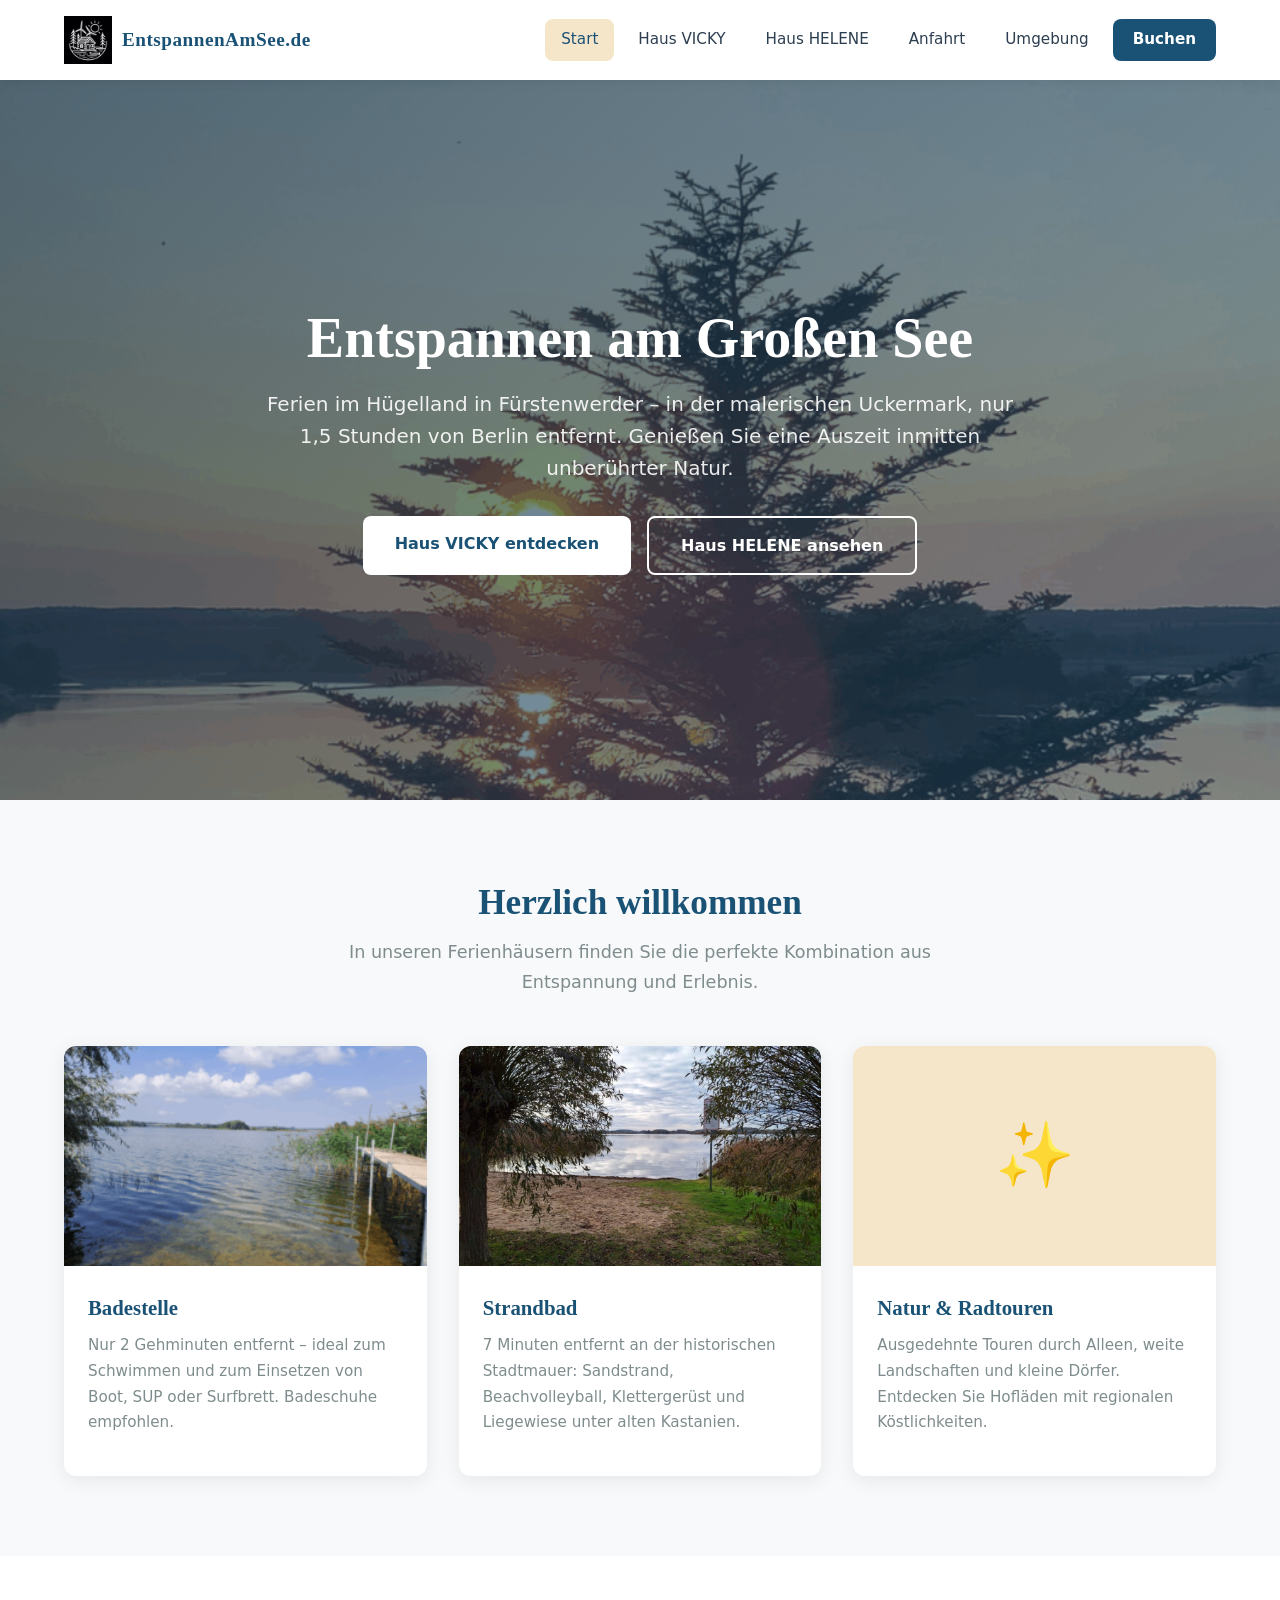
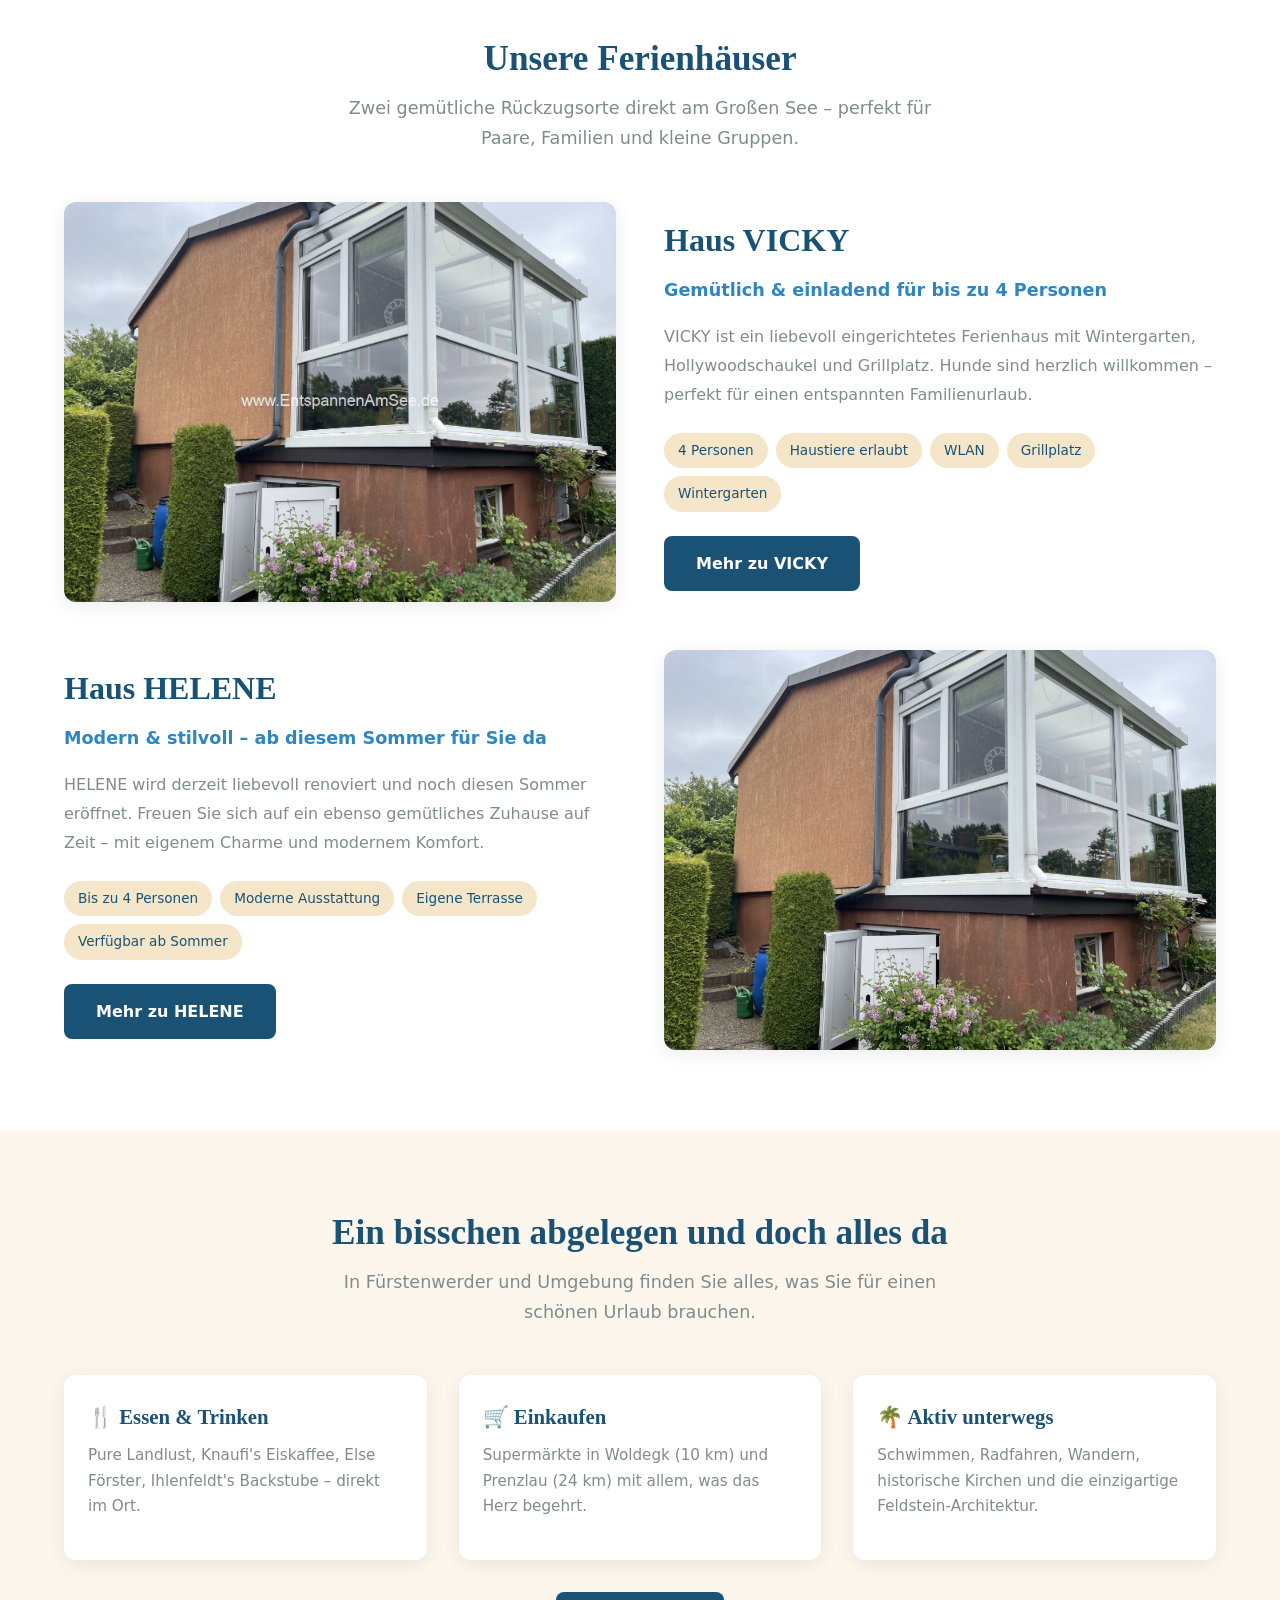
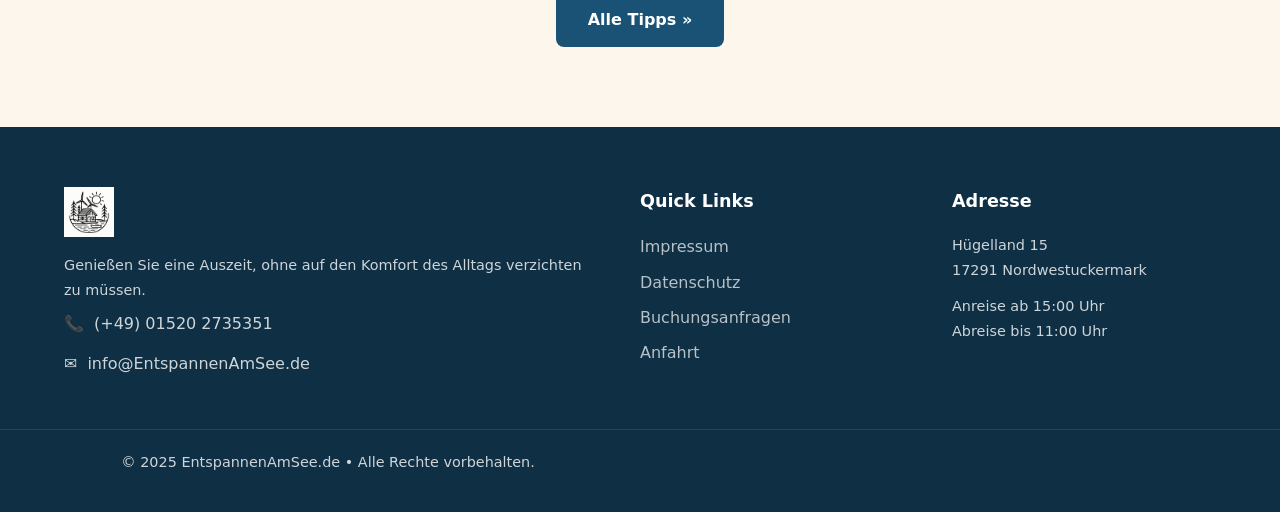
==== index.html @ ca2a857d "initial version initial version" ====
﻿<!DOCTYPE html>
<html lang="de">
<head>
  <meta charset="UTF-8">
  <meta name="viewport" content="width=device-width, initial-scale=1.0">
  <title>Entspannen am See - Ferienhaus in der Uckermark</title>
  <meta name="description" content="Entspannen Sie in der Uckermark am Gro&szlig;en See. Ferienh&auml;user im H&uuml;gelland in F&uuml;rstenwerder &ndash; nur 1,5h von Berlin.">
  <link rel="stylesheet" href="css/style.css">
</head>
<body>

<header id="header">
  <div class="header-inner">
    <a href="index.html" class="logo">
      <img src="images/logo-dark.png" alt="Entspannen am See">
      <span class="logo-text">EntspannenAmSee.de</span>
    </a>
    <button class="menu-toggle" id="menu-toggle" aria-label="Men&uuml; &ouml;ffnen">
      <span></span><span></span><span></span>
    </button>
    <nav id="nav">
      <a href="index.html">Start</a>
      <a href="vicky.html">Haus VICKY</a>
      <a href="helene.html">Haus HELENE</a>
      <a href="anfahrt.html">Anfahrt</a>
      <a href="umgebung.html">Umgebung</a>
      <a href="buchung.html" class="nav-cta">Buchen</a>
    </nav>
  </div>
</header>

<section class="hero" style="background-image: url('images/banner.jpg');">
  <div class="hero-content">
    <h1>Entspannen am Gro&szlig;en See</h1>
    <p>Ferien im H&uuml;gelland in F&uuml;rstenwerder &ndash; in der malerischen Uckermark, nur 1,5 Stunden von Berlin entfernt. Genie&szlig;en Sie eine Auszeit inmitten unber&uuml;hrter Natur.</p>
    <div class="btn-group">
      <a href="vicky.html" class="btn btn-primary">Haus VICKY entdecken</a>
      <a href="helene.html" class="btn btn-outline">Haus HELENE ansehen</a>
    </div>
  </div>
</section>

<section>
  <div class="container">
    <h2 class="section-title">Herzlich willkommen</h2>
    <p class="section-subtitle">In unseren Ferienh&auml;usern finden Sie die perfekte Kombination aus Entspannung und Erlebnis.</p>
    <div class="card-grid">
      <div class="card">
        <img src="images/badestelle.jpg" alt="Badestelle am Gro&szlig;en See" class="card-img" loading="lazy">
        <div class="card-body">
          <h3>Badestelle</h3>
          <p>Nur 2 Gehminuten entfernt &ndash; ideal zum Schwimmen und zum Einsetzen von Boot, SUP oder Surfbrett. Badeschuhe empfohlen.</p>
        </div>
      </div>
      <div class="card">
        <img src="images/strandbad.jpg" alt="Strandbad mit Sandstrand" class="card-img" loading="lazy">
        <div class="card-body">
          <h3>Strandbad</h3>
          <p>7 Minuten entfernt an der historischen Stadtmauer: Sandstrand, Beachvolleyball, Kletterger&uuml;st und Liegewiese unter alten Kastanien.</p>
        </div>
      </div>
      <div class="card">
        <div class="card-img" style="background: var(--sand); display:flex; align-items:center; justify-content:center; font-size:4rem; color:var(--primary);">&#10024;</div>
        <div class="card-body">
          <h3>Natur &amp; Radtouren</h3>
          <p>Ausgedehnte Touren durch Alleen, weite Landschaften und kleine D&ouml;rfer. Entdecken Sie Hofl&auml;den mit regionalen K&ouml;stlichkeiten.</p>
        </div>
      </div>
    </div>
  </div>
</section>

<section class="section-white">
  <div class="container">
    <h2 class="section-title">Unsere Ferienh&auml;user</h2>
    <p class="section-subtitle">Zwei gem&uuml;tliche R&uuml;ckzugsorte direkt am Gro&szlig;en See &ndash; perfekt f&uuml;r Paare, Familien und kleine Gruppen.</p>

    <div class="house-highlight">
      <img src="gallery/vicky/09-wintergarten.jpg" alt="Ferienhaus VICKY" class="house-img" loading="lazy">
      <div class="house-info">
        <h2>Haus VICKY</h2>
        <p class="house-sub">Gem&uuml;tlich &amp; einladend f&uuml;r bis zu 4 Personen</p>
        <p>VICKY ist ein liebevoll eingerichtetes Ferienhaus mit Wintergarten, Hollywoodschaukel und Grillplatz. Hunde sind herzlich willkommen &ndash; perfekt f&uuml;r einen entspannten Familienurlaub.</p>
        <div class="house-badges">
          <span class="badge">4 Personen</span>
          <span class="badge">Haustiere erlaubt</span>
          <span class="badge">WLAN</span>
          <span class="badge">Grillplatz</span>
          <span class="badge">Wintergarten</span>
        </div>
        <a href="vicky.html" class="btn btn-dark">Mehr zu VICKY</a>
      </div>
    </div>

    <div class="house-highlight reverse">
      <img src="images/vicky-hero.jpg" alt="Ferienhaus HELENE" class="house-img" loading="lazy">
      <div class="house-info">
        <h2>Haus HELENE</h2>
        <p class="house-sub">Modern &amp; stilvoll &ndash; ab diesem Sommer f&uuml;r Sie da</p>
        <p>HELENE wird derzeit liebevoll renoviert und noch diesen Sommer er&ouml;ffnet. Freuen Sie sich auf ein ebenso gem&uuml;tliches Zuhause auf Zeit &ndash; mit eigenem Charme und modernem Komfort.</p>
        <div class="house-badges">
          <span class="badge">Bis zu 4 Personen</span>
          <span class="badge">Moderne Ausstattung</span>
          <span class="badge">Eigene Terrasse</span>
          <span class="badge">Verf&uuml;gbar ab Sommer</span>
        </div>
        <a href="helene.html" class="btn btn-dark">Mehr zu HELENE</a>
      </div>
    </div>
  </div>
</section>

<section class="section-sand">
  <div class="container">
    <h2 class="section-title">Ein bisschen abgelegen und doch alles da</h2>
    <p class="section-subtitle">In F&uuml;rstenwerder und Umgebung finden Sie alles, was Sie f&uuml;r einen sch&ouml;nen Urlaub brauchen.</p>
    <div class="card-grid">
      <div class="card">
        <div class="card-body">
          <h3>&#127860; Essen &amp; Trinken</h3>
          <p>Pure Landlust, Knaufi's Eiskaffee, Else F&ouml;rster, Ihlenfeldt's Backstube &ndash; direkt im Ort.</p>
        </div>
      </div>
      <div class="card">
        <div class="card-body">
          <h3>&#128722; Einkaufen</h3>
          <p>Superm&auml;rkte in Woldegk (10 km) und Prenzlau (24 km) mit allem, was das Herz begehrt.</p>
        </div>
      </div>
      <div class="card">
        <div class="card-body">
          <h3>&#127796; Aktiv unterwegs</h3>
          <p>Schwimmen, Radfahren, Wandern, historische Kirchen und die einzigartige Feldstein-Architektur.</p>
        </div>
      </div>
    </div>
    <div style="text-align:center;margin-top:32px;">
      <a href="umgebung.html" class="btn btn-dark">Alle Tipps &raquo;</a>
    </div>
  </div>
</section>

<footer>
  <div class="container">
    <div>
      <div class="footer-logo">
        <img src="images/logo.png" alt="Entspannen am See">
      </div>
      <p>Genie&szlig;en Sie eine Auszeit, ohne auf den Komfort des Alltags verzichten zu m&uuml;ssen.</p>
      <div class="contact-item"><span>&#128222;</span><span>(+49) 01520 2735351</span></div>
      <div class="contact-item"><span>&#9993;</span><span>info@EntspannenAmSee.de</span></div>
    </div>
    <div>
      <h4>Quick Links</h4>
      <a href="impressum.html">Impressum</a>
      <a href="impressum.html">Datenschutz</a>
      <a href="buchung.html">Buchungsanfragen</a>
      <a href="anfahrt.html">Anfahrt</a>
    </div>
    <div>
      <h4>Adresse</h4>
      <p>H&uuml;gelland 15<br>17291 Nordwestuckermark</p>
      <p style="margin-top:12px;">Anreise ab 15:00 Uhr<br>Abreise bis 11:00 Uhr</p>
    </div>
  </div>
  <div class="footer-bottom">
    <div class="container">
      <p>&copy; 2025 EntspannenAmSee.de &bull; Alle Rechte vorbehalten.</p>
    </div>
  </div>
</footer>

<script src="js/main.js"></script>
</body>
</html>
---- css/style.css ----
﻿*, *::before, *::after { box-sizing: border-box; margin: 0; padding: 0; }

:root {
  --primary: #1a5276;
  --primary-light: #2e86c1;
  --primary-dark: #0e2f44;
  --sand: #f5e6ca;
  --sand-light: #fdf6ed;
  --green: #27ae60;
  --green-light: #2ecc71;
  --text: #2c3e50;
  --text-light: #7f8c8d;
  --white: #ffffff;
  --bg: #f8f9fa;
  --shadow: 0 4px 20px rgba(0,0,0,0.08);
  --shadow-hover: 0 8px 30px rgba(0,0,0,0.15);
  --radius: 12px;
  --radius-sm: 8px;
  --transition: 0.3s ease;
  --font-body: 'Segoe UI', system-ui, -apple-system, sans-serif;
  --font-heading: 'Georgia', 'Times New Roman', serif;
  --max-width: 1200px;
  --header-height: 80px;
}

html { scroll-behavior: smooth; }
body { font-family: var(--font-body); color: var(--text); background: var(--bg); line-height: 1.7; }

a { color: var(--primary-light); text-decoration: none; transition: var(--transition); }
a:hover { color: var(--primary); }

img { max-width: 100%; height: auto; display: block; }
.container { max-width: var(--max-width); margin: 0 auto; padding: 0 24px; }

/* Header */
header {
  position: fixed; top: 0; left: 0; right: 0; z-index: 1000;
  background: var(--white); box-shadow: 0 2px 10px rgba(0,0,0,0.06);
  height: var(--header-height); transition: var(--transition);
}
header.scrolled { box-shadow: 0 4px 20px rgba(0,0,0,0.1); }
.header-inner {
  display: flex; align-items: center; justify-content: space-between;
  height: 100%; max-width: var(--max-width); margin: 0 auto; padding: 0 24px;
}
.logo { display: flex; align-items: center; gap: 10px; }
.logo img { height: 48px; width: auto; }
.logo-text { font-family: var(--font-heading); font-size: 1.2rem; color: var(--primary); font-weight: 700; letter-spacing: 0.5px; }

/* Navigation */
nav { display: flex; align-items: center; gap: 8px; }
nav a { padding: 8px 16px; border-radius: var(--radius-sm); color: var(--text); font-size: 0.95rem; font-weight: 500; transition: var(--transition); white-space: nowrap; }
nav a:hover, nav a.active { background: var(--sand); color: var(--primary); }
.nav-cta { background: var(--primary); color: var(--white) !important; padding: 8px 20px; border-radius: var(--radius-sm); font-weight: 600; }
.nav-cta:hover { background: var(--primary-light); }

/* Mobile menu */
.menu-toggle { display: none; flex-direction: column; gap: 5px; cursor: pointer; padding: 8px; background: none; border: none; }
.menu-toggle span { width: 26px; height: 3px; background: var(--primary); border-radius: 3px; transition: var(--transition); }
.menu-toggle.active span:nth-child(1) { transform: rotate(45deg) translate(5px, 6px); }
.menu-toggle.active span:nth-child(2) { opacity: 0; }
.menu-toggle.active span:nth-child(3) { transform: rotate(-45deg) translate(5px, -6px); }

/* Hero */
.hero { margin-top: var(--header-height); min-height: 80vh; display: flex; align-items: center; justify-content: center; position: relative; overflow: hidden; text-align: center; background-size: cover; background-position: center; }
.hero::before { content: ''; position: absolute; inset: 0; background: linear-gradient(135deg, rgba(14,47,68,0.7), rgba(26,82,118,0.5)); }
.hero-content { position: relative; z-index: 1; color: var(--white); max-width: 800px; padding: 40px 24px; }
.hero h1 { font-family: var(--font-heading); font-size: 3.5rem; font-weight: 700; margin-bottom: 16px; line-height: 1.2; }
.hero p { font-size: 1.25rem; opacity: 0.9; margin-bottom: 32px; line-height: 1.6; }
.hero-small { min-height: 40vh; }
.hero-small h1 { font-size: 2.5rem; }

/* Buttons */
.btn { display: inline-block; padding: 14px 32px; border-radius: var(--radius-sm); font-weight: 600; font-size: 1rem; cursor: pointer; border: none; transition: var(--transition); text-align: center; }
.btn-primary { background: var(--white); color: var(--primary) !important; }
.btn-primary:hover { background: var(--sand); transform: translateY(-2px); box-shadow: var(--shadow-hover); }
.btn-outline { background: transparent; color: var(--white) !important; border: 2px solid var(--white); }
.btn-outline:hover { background: var(--white); color: var(--primary) !important; }
.btn-dark { background: var(--primary); color: var(--white) !important; }
.btn-dark:hover { background: var(--primary-light); transform: translateY(-2px); }
.btn-green { background: var(--green); color: var(--white) !important; }
.btn-green:hover { background: var(--green-light); transform: translateY(-2px); }
.btn-group { display: flex; gap: 16px; justify-content: center; flex-wrap: wrap; }

/* Sections */
section { padding: 80px 0; }
.section-title { font-family: var(--font-heading); font-size: 2.2rem; color: var(--primary); text-align: center; margin-bottom: 12px; line-height: 1.3; }
.section-subtitle { text-align: center; color: var(--text-light); font-size: 1.1rem; max-width: 600px; margin: 0 auto 48px; }
.section-white { background: var(--white); }
.section-sand { background: var(--sand-light); }

/* Cards */
.card { background: var(--white); border-radius: var(--radius); overflow: hidden; box-shadow: var(--shadow); transition: var(--transition); }
.card:hover { transform: translateY(-4px); box-shadow: var(--shadow-hover); }
.card-img { width: 100%; height: 220px; object-fit: cover; }
.card-body { padding: 24px; }
.card-body h3 { font-family: var(--font-heading); color: var(--primary); margin-bottom: 8px; font-size: 1.3rem; }
.card-body p { color: var(--text-light); font-size: 0.95rem; margin-bottom: 16px; }
.card-grid { display: grid; grid-template-columns: repeat(auto-fit, minmax(280px, 1fr)); gap: 32px; margin-top: 32px; }

/* Highlight Houses */
.house-highlight { display: grid; grid-template-columns: 1fr 1fr; gap: 48px; align-items: center; margin-bottom: 48px; }
.house-highlight:last-child { margin-bottom: 0; }
.house-highlight.reverse { direction: rtl; }
.house-highlight.reverse > * { direction: ltr; }
.house-img { border-radius: var(--radius); width: 100%; height: 400px; object-fit: cover; box-shadow: var(--shadow); }
.house-info h2 { font-family: var(--font-heading); font-size: 2rem; color: var(--primary); margin-bottom: 8px; }
.house-info .house-sub { color: var(--primary-light); font-weight: 600; font-size: 1.1rem; margin-bottom: 16px; }
.house-info p { color: var(--text-light); margin-bottom: 24px; line-height: 1.8; }
.house-badges { display: flex; flex-wrap: wrap; gap: 8px; margin-bottom: 24px; }
.badge { background: var(--sand); color: var(--primary); padding: 6px 14px; border-radius: 20px; font-size: 0.85rem; font-weight: 500; }

/* Features */
.features-grid { display: grid; grid-template-columns: repeat(auto-fit, minmax(220px, 1fr)); gap: 24px; }
.feature-card { background: var(--white); border-radius: var(--radius); padding: 28px 20px; text-align: center; box-shadow: var(--shadow); transition: var(--transition); }
.feature-card:hover { transform: translateY(-3px); box-shadow: var(--shadow-hover); }
.feature-card .icon { font-size: 2rem; margin-bottom: 12px; }
.feature-card h4 { color: var(--primary); margin-bottom: 8px; font-size: 1.05rem; }
.feature-card p { color: var(--text-light); font-size: 0.9rem; }

/* Gallery */
.gallery-grid { display: grid; grid-template-columns: repeat(auto-fill, minmax(250px, 1fr)); gap: 16px; }
.gallery-grid img { width: 100%; height: 220px; object-fit: cover; border-radius: var(--radius-sm); cursor: pointer; transition: var(--transition); }
.gallery-grid img:hover { transform: scale(1.03); box-shadow: var(--shadow); }

/* Lightbox */
.lightbox { display: none; position: fixed; inset: 0; z-index: 2000; background: rgba(0,0,0,0.9); justify-content: center; align-items: center; padding: 40px; }
.lightbox.active { display: flex; }
.lightbox img { max-width: 90vw; max-height: 90vh; object-fit: contain; border-radius: 4px; }
.lightbox-close { position: absolute; top: 20px; right: 30px; color: var(--white); font-size: 3rem; cursor: pointer; line-height: 1; background: none; border: none; }
.lightbox-close:hover { color: #ccc; }
.lightbox-prev, .lightbox-next { position: absolute; top: 50%; transform: translateY(-50%); color: var(--white); font-size: 3rem; cursor: pointer; padding: 16px; background: none; border: none; transition: var(--transition); }
.lightbox-prev { left: 10px; }
.lightbox-next { right: 10px; }
.lightbox-prev:hover, .lightbox-next:hover { color: #ccc; }

/* Features list */
.features-list { display: grid; grid-template-columns: 1fr 1fr; gap: 16px; max-width: 600px; }
.features-list li { display: flex; align-items: center; gap: 10px; padding: 10px 16px; background: var(--sand-light); border-radius: var(--radius-sm); list-style: none; font-size: 0.95rem; }
.features-list li::before { content: '\2713'; color: var(--green); font-weight: 700; font-size: 1.1rem; }

/* Detail Layout */
.detail-layout { display: grid; grid-template-columns: 1fr 1fr; gap: 48px; align-items: start; }
.detail-layout.single { grid-template-columns: 1fr; }

/* Map */
.map-container { border-radius: var(--radius); overflow: hidden; box-shadow: var(--shadow); }
.map-placeholder { width: 100%; height: 400px; background: var(--sand-light); display: flex; flex-direction: column; align-items: center; justify-content: center; color: var(--primary); font-weight: 500; gap: 12px; }

/* Info cards */
.info-card { background: var(--white); border-radius: var(--radius); padding: 32px; box-shadow: var(--shadow); margin-bottom: 32px; }
.info-card h3 { font-family: var(--font-heading); color: var(--primary); font-size: 1.5rem; margin-bottom: 16px; padding-bottom: 8px; border-bottom: 3px solid var(--sand); }
.info-list { list-style: none; }
.info-list li { padding: 10px 0; border-bottom: 1px solid #eee; display: flex; align-items: baseline; gap: 8px; }
.info-list li:last-child { border-bottom: none; }
.info-list li::before { content: '\25B6'; color: var(--primary-light); font-size: 0.8rem; }
.info-list .label { font-weight: 600; color: var(--text); min-width: 140px; }
.info-list .desc { color: var(--text-light); }

/* Form */
.form-group { margin-bottom: 20px; }
.form-group label { display: block; font-weight: 600; margin-bottom: 6px; color: var(--text); font-size: 0.95rem; }
.form-group input, .form-group textarea, .form-group select { width: 100%; padding: 12px 16px; border: 2px solid #e0e0e0; border-radius: var(--radius-sm); font-size: 1rem; font-family: var(--font-body); transition: var(--transition); background: var(--white); }
.form-group input:focus, .form-group textarea:focus { outline: none; border-color: var(--primary-light); }
.form-group textarea { min-height: 120px; resize: vertical; }
.form-check { display: flex; align-items: flex-start; gap: 10px; margin: 16px 0; }
.form-check input { width: auto; margin-top: 4px; }
.form-check label { font-size: 0.9rem; }

/* Pricing box */
.pricing-box { background: var(--primary); color: var(--white); border-radius: var(--radius); padding: 40px; text-align: center; }
.pricing-box .price { font-size: 3rem; font-weight: 700; font-family: var(--font-heading); }
.pricing-box .price-sub { font-size: 1.1rem; opacity: 0.9; margin-top: 4px; }
.pricing-box ul { list-style: none; margin: 24px 0; }
.pricing-box ul li { padding: 8px 0; border-bottom: 1px solid rgba(255,255,255,0.15); }
.pricing-box ul li:last-child { border-bottom: none; }

/* Location note */
.location-note { background: var(--sand-light); padding: 20px 24px; border-radius: var(--radius-sm); border-left: 4px solid var(--primary-light); margin: 24px 0; }
.location-note strong { color: var(--primary); }

/* Directions card */
.dir-card { background: var(--white); border-radius: var(--radius); padding: 28px; box-shadow: var(--shadow); margin-bottom: 20px; }
.dir-card h3 { color: var(--primary); margin-bottom: 8px; font-family: var(--font-heading); }
.dir-card p { color: var(--text-light); }
.dir-card .w3w { font-family: monospace; background: var(--sand-light); padding: 4px 8px; border-radius: 4px; }

/* Footer */
footer { background: var(--primary-dark); color: rgba(255,255,255,0.8); padding: 60px 0 30px; }
footer .container { display: grid; grid-template-columns: 2fr 1fr 1fr; gap: 48px; }
footer h4 { color: var(--white); margin-bottom: 16px; font-size: 1.1rem; }
footer a { color: rgba(255,255,255,0.7); display: block; margin-bottom: 8px; }
footer a:hover { color: var(--white); }
footer p { margin-bottom: 8px; font-size: 0.9rem; }
footer .contact-item { display: flex; align-items: center; gap: 10px; margin-bottom: 12px; }
.footer-bottom { border-top: 1px solid rgba(255,255,255,0.1); margin-top: 40px; padding-top: 20px; text-align: center; font-size: 0.85rem; }
.footer-logo { margin-bottom: 16px; }
.footer-logo img { height: 50px; }

/* Spacer */
.spacer-16 { height: 16px; }
.spacer-32 { height: 32px; }
.spacer-48 { height: 48px; }

/* Mobile */
@media (max-width: 768px) {
  .menu-toggle { display: flex; }
  nav { display: none; position: absolute; top: var(--header-height); left: 0; right: 0; background: var(--white); flex-direction: column; padding: 16px; box-shadow: var(--shadow); border-radius: 0 0 var(--radius) var(--radius); }
  nav.open { display: flex; }
  nav a { width: 100%; }
  .hero h1 { font-size: 2rem; }
  .hero p { font-size: 1rem; }
  .hero-small h1 { font-size: 1.8rem; }
  section { padding: 48px 0; }
  .section-title { font-size: 1.6rem; }
  .house-highlight { grid-template-columns: 1fr; gap: 24px; }
  .house-highlight.reverse { direction: ltr; }
  .house-img { height: 250px; }
  .detail-layout { grid-template-columns: 1fr; gap: 32px; }
  .features-list { grid-template-columns: 1fr; }
  footer .container { grid-template-columns: 1fr; gap: 32px; }
  .pricing-box { padding: 28px 20px; }
  .pricing-box .price { font-size: 2.2rem; }
  .card-grid { grid-template-columns: 1fr; }
  .btn-group { flex-direction: column; align-items: stretch; }
  .lightbox { padding: 20px; }
  .lightbox-prev { left: 4px; font-size: 2rem; }
  .lightbox-next { right: 4px; font-size: 2rem; }
}

@media (max-width: 480px) {
  .hero h1 { font-size: 1.6rem; }
  .hero-small h1 { font-size: 1.4rem; }
  .logo-text { display: none; }
  .gallery-grid { grid-template-columns: repeat(2, 1fr); }
  .gallery-grid img { height: 150px; }
}
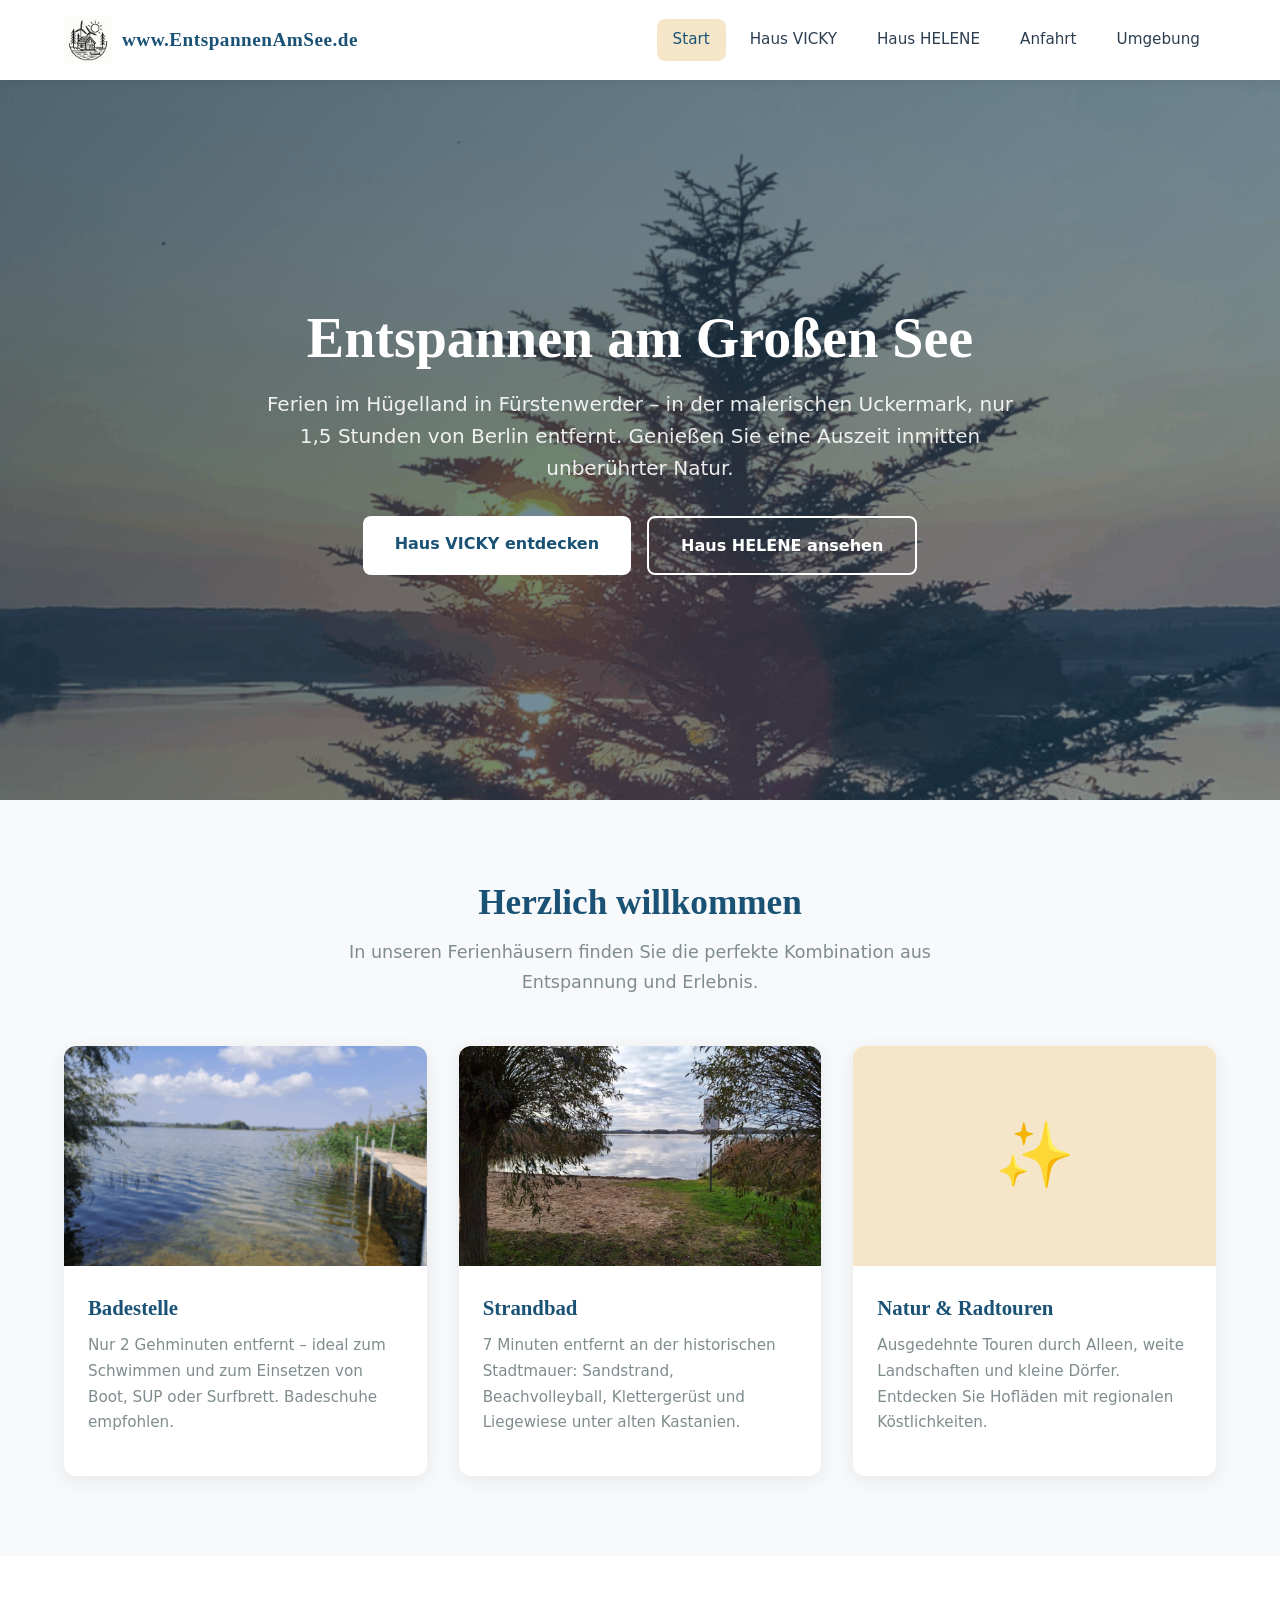
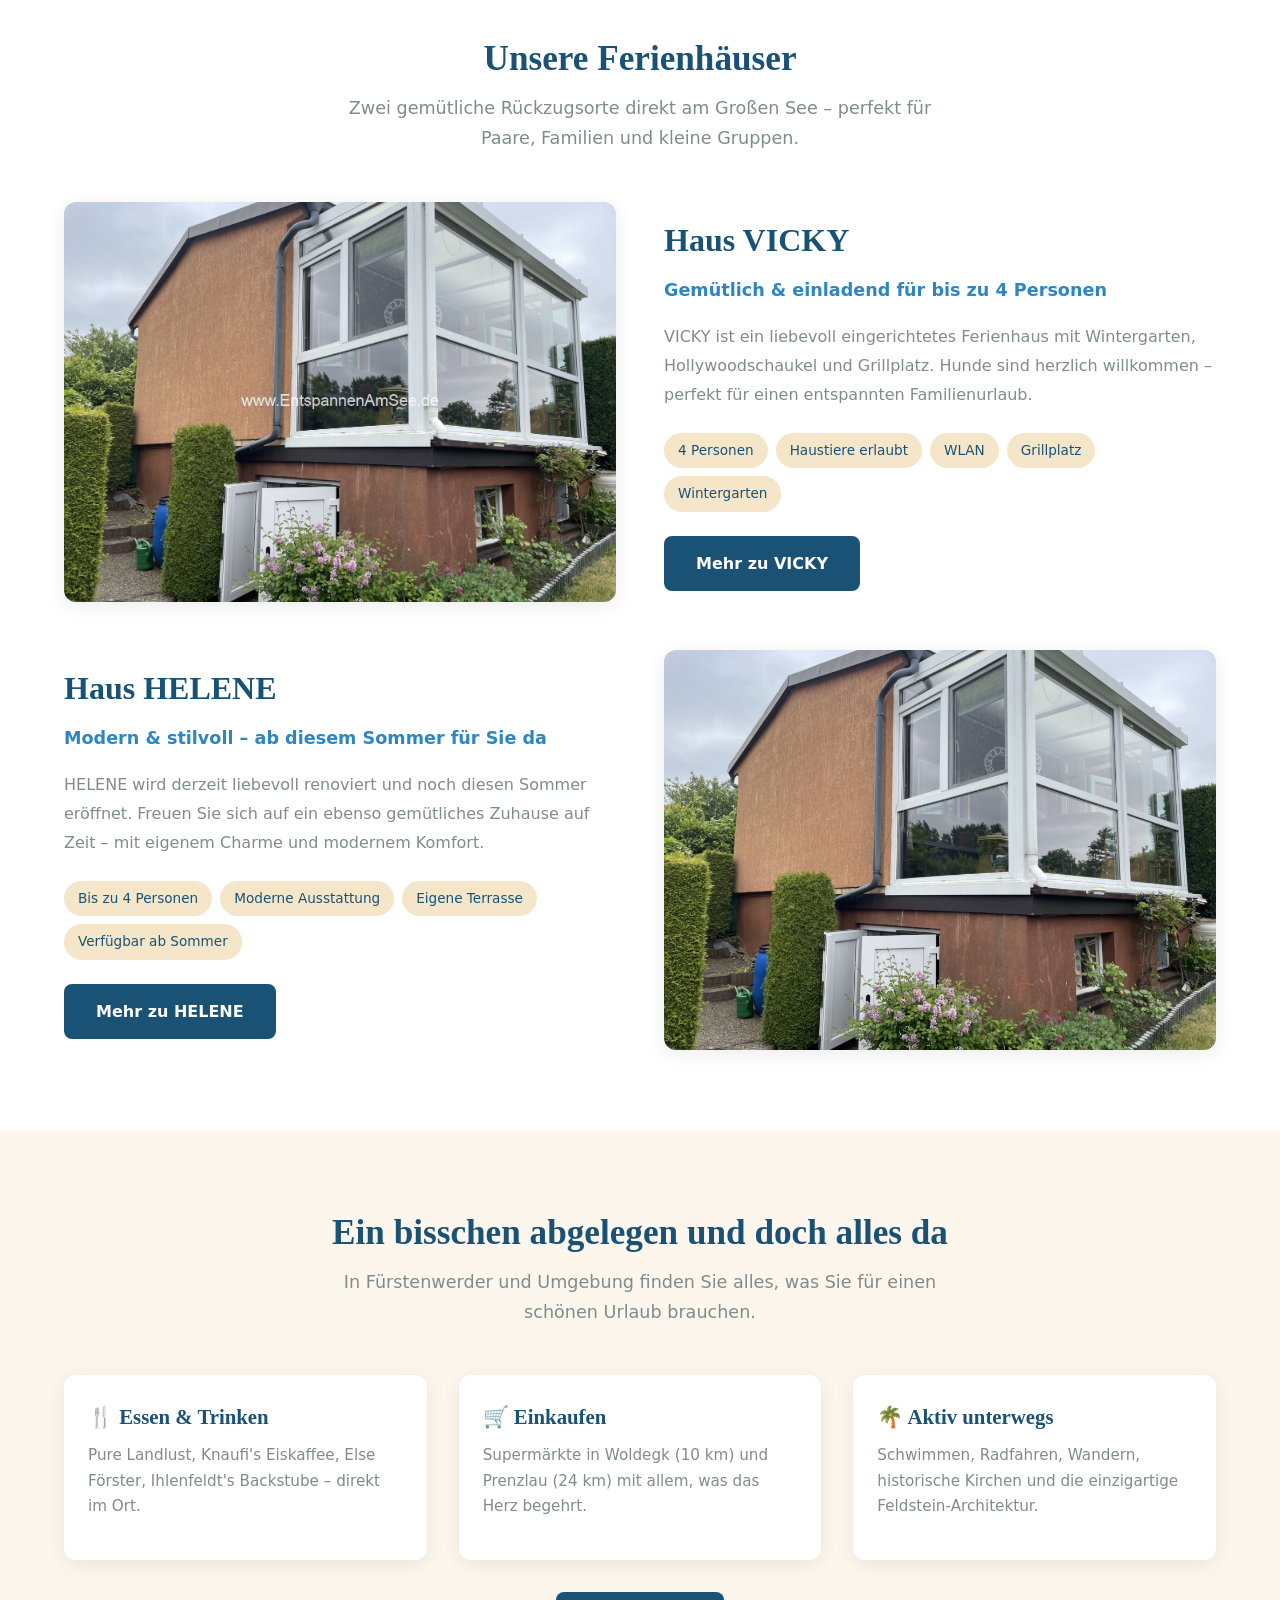
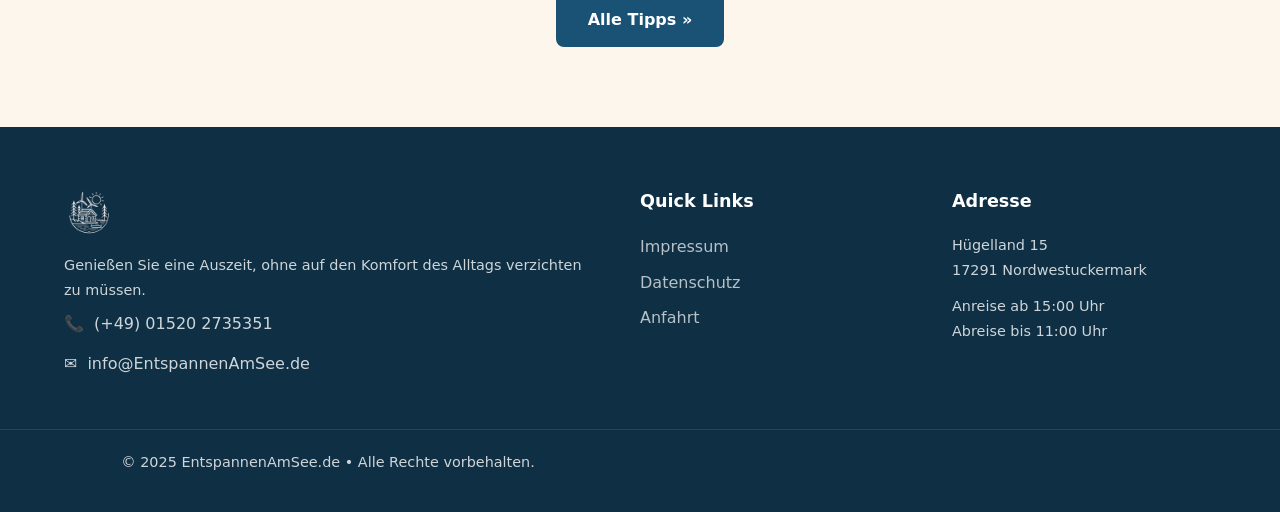
==== commit 3063102b: "Anpassung Logo, Entfernen Buchung" ====
--- a/index.html
+++ b/index.html
@@ -12,8 +12,8 @@
 <header id="header">
   <div class="header-inner">
     <a href="index.html" class="logo">
-      <img src="images/logo-dark.png" alt="Entspannen am See">
-      <span class="logo-text">EntspannenAmSee.de</span>
+      <img src="images/logo.png" alt="Entspannen am See">
+      <span class="logo-text">www.EntspannenAmSee.de</span>
     </a>
     <button class="menu-toggle" id="menu-toggle" aria-label="Men&uuml; &ouml;ffnen">
       <span></span><span></span><span></span>
@@ -24,7 +24,6 @@
       <a href="helene.html">Haus HELENE</a>
       <a href="anfahrt.html">Anfahrt</a>
       <a href="umgebung.html">Umgebung</a>
-      <a href="buchung.html" class="nav-cta">Buchen</a>
     </nav>
   </div>
 </header>
@@ -144,7 +143,7 @@
   <div class="container">
     <div>
       <div class="footer-logo">
-        <img src="images/logo.png" alt="Entspannen am See">
+        <img src="images/logo-dark.png" alt="Entspannen am See">
       </div>
       <p>Genie&szlig;en Sie eine Auszeit, ohne auf den Komfort des Alltags verzichten zu m&uuml;ssen.</p>
       <div class="contact-item"><span>&#128222;</span><span>(+49) 01520 2735351</span></div>
@@ -154,7 +153,6 @@
       <h4>Quick Links</h4>
       <a href="impressum.html">Impressum</a>
       <a href="impressum.html">Datenschutz</a>
-      <a href="buchung.html">Buchungsanfragen</a>
       <a href="anfahrt.html">Anfahrt</a>
     </div>
     <div>
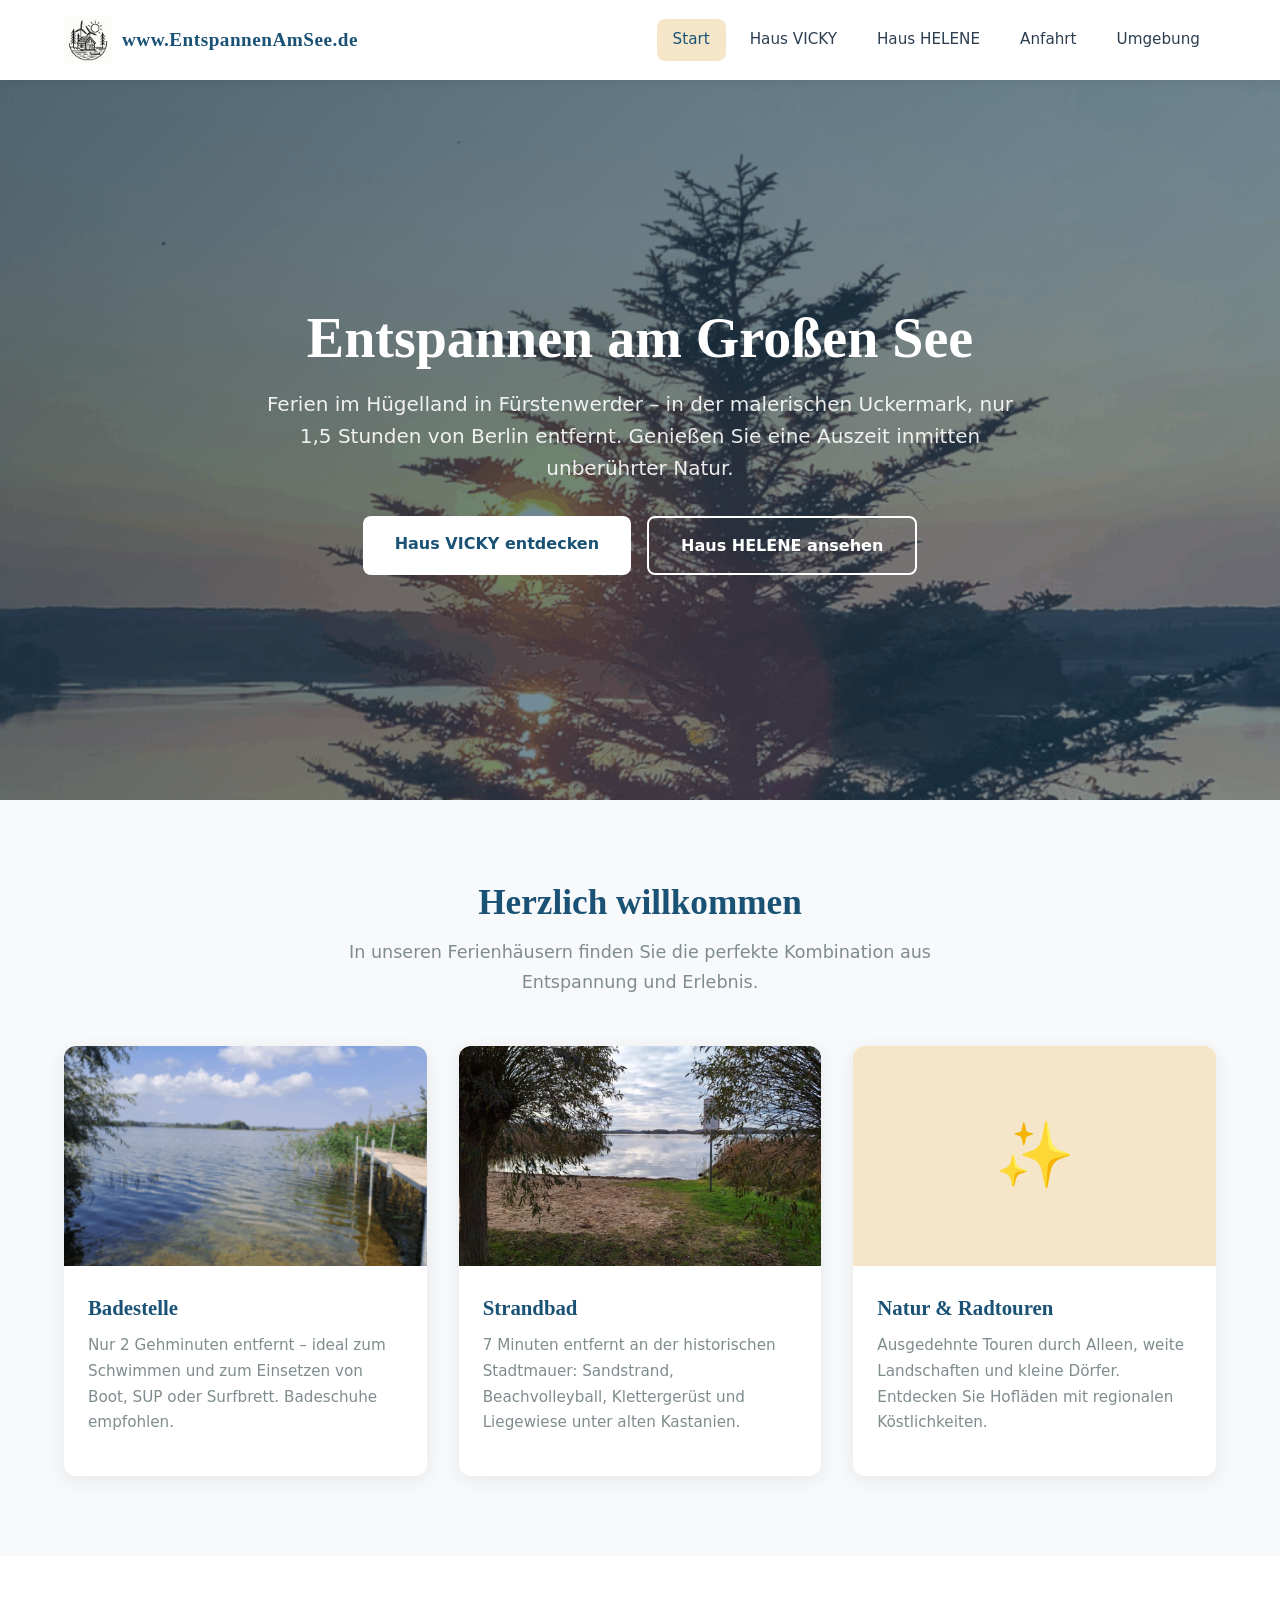
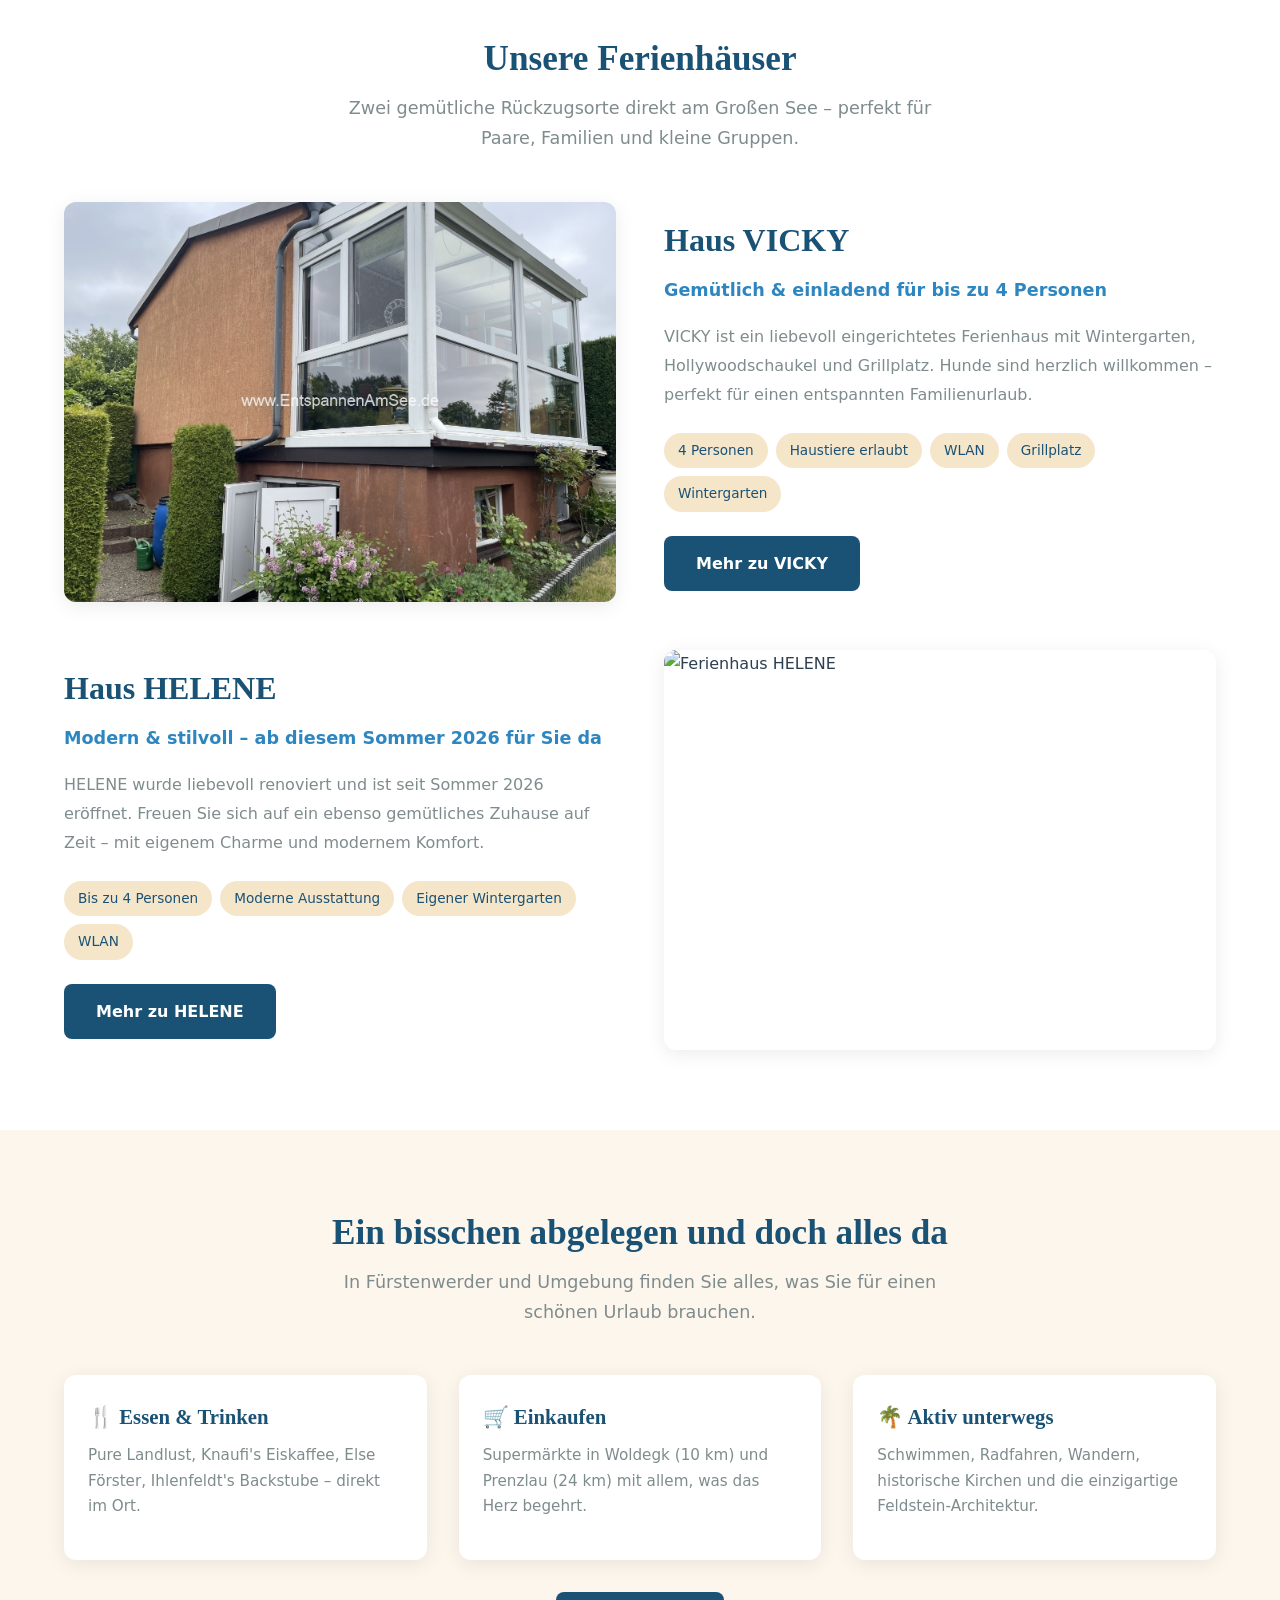
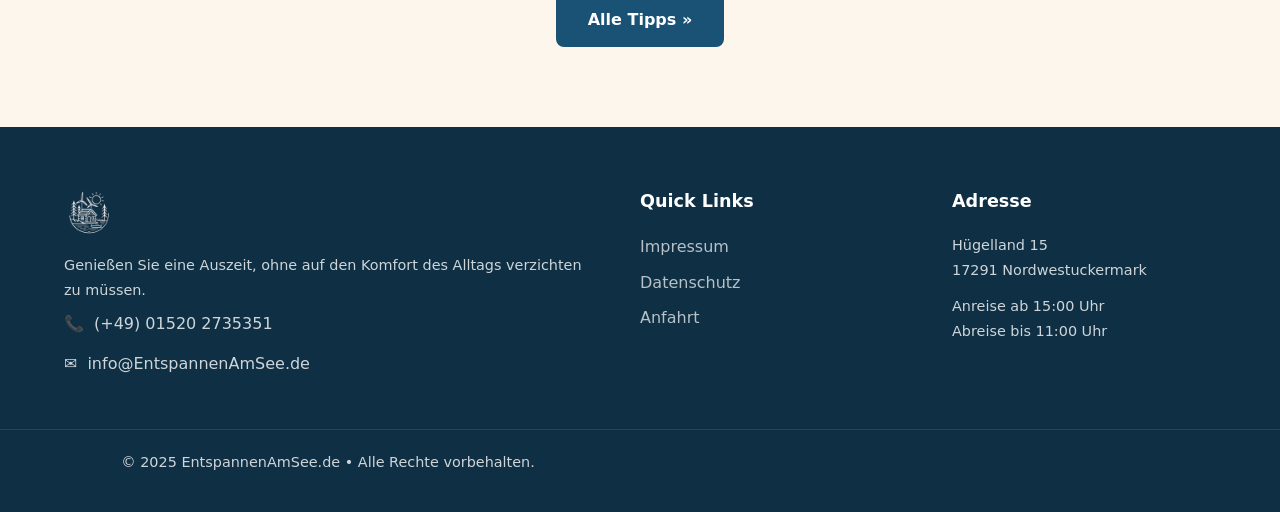
==== commit c37a170d: "Fixed Gallery Gallerie korrigiert und mit Fotos versehen" ====
--- a/index.html
+++ b/index.html
@@ -92,16 +92,16 @@
     </div>
 
     <div class="house-highlight reverse">
-      <img src="images/vicky-hero.jpg" alt="Ferienhaus HELENE" class="house-img" loading="lazy">
+      <img src="images/helene-hero.jpg" alt="Ferienhaus HELENE" class="house-img" loading="lazy">
       <div class="house-info">
         <h2>Haus HELENE</h2>
-        <p class="house-sub">Modern &amp; stilvoll &ndash; ab diesem Sommer f&uuml;r Sie da</p>
-        <p>HELENE wird derzeit liebevoll renoviert und noch diesen Sommer er&ouml;ffnet. Freuen Sie sich auf ein ebenso gem&uuml;tliches Zuhause auf Zeit &ndash; mit eigenem Charme und modernem Komfort.</p>
+        <p class="house-sub">Modern &amp; stilvoll &ndash; ab diesem Sommer 2026 f&uuml;r Sie da</p>
+        <p>HELENE wurde liebevoll renoviert und ist seit Sommer 2026 er&ouml;ffnet. Freuen Sie sich auf ein ebenso gem&uuml;tliches Zuhause auf Zeit &ndash; mit eigenem Charme und modernem Komfort.</p>
         <div class="house-badges">
           <span class="badge">Bis zu 4 Personen</span>
           <span class="badge">Moderne Ausstattung</span>
-          <span class="badge">Eigene Terrasse</span>
-          <span class="badge">Verf&uuml;gbar ab Sommer</span>
+          <span class="badge">Eigener Wintergarten</span>
+		  <span class="badge">WLAN</span>
         </div>
         <a href="helene.html" class="btn btn-dark">Mehr zu HELENE</a>
       </div>
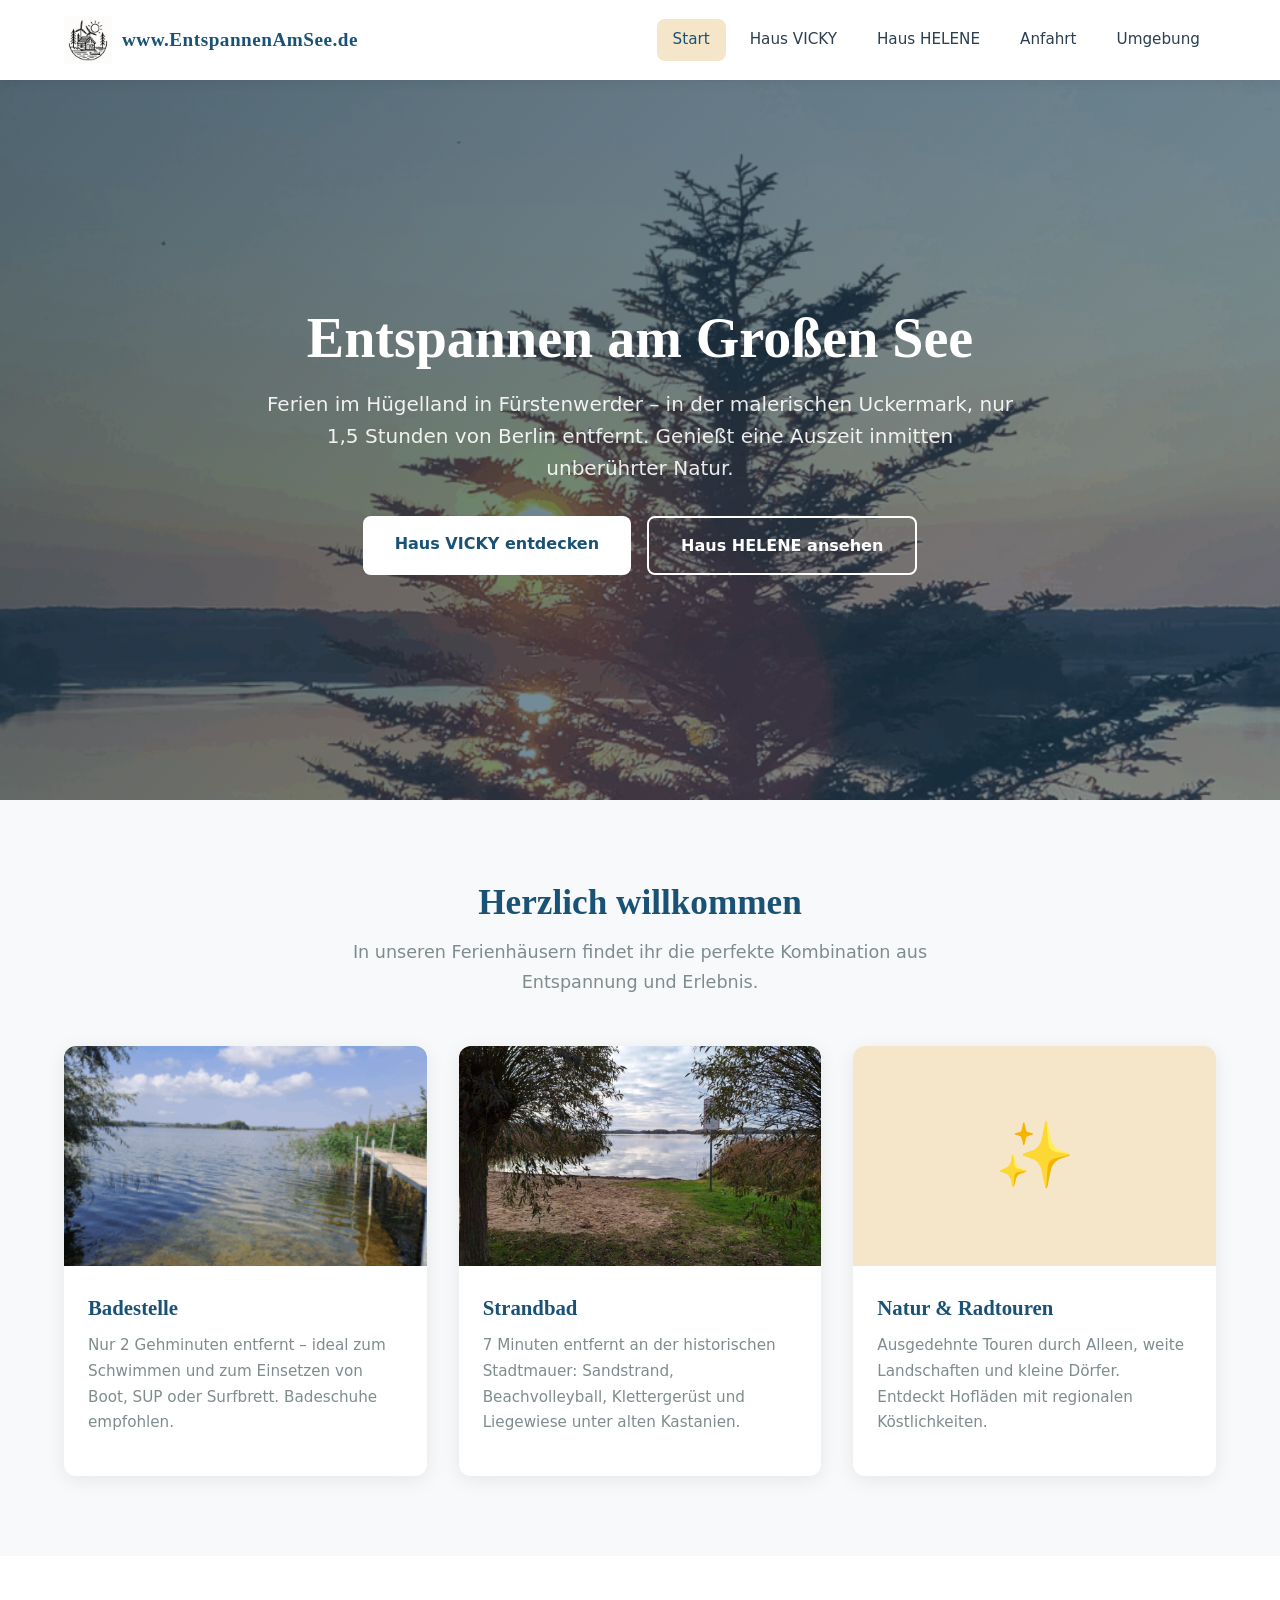
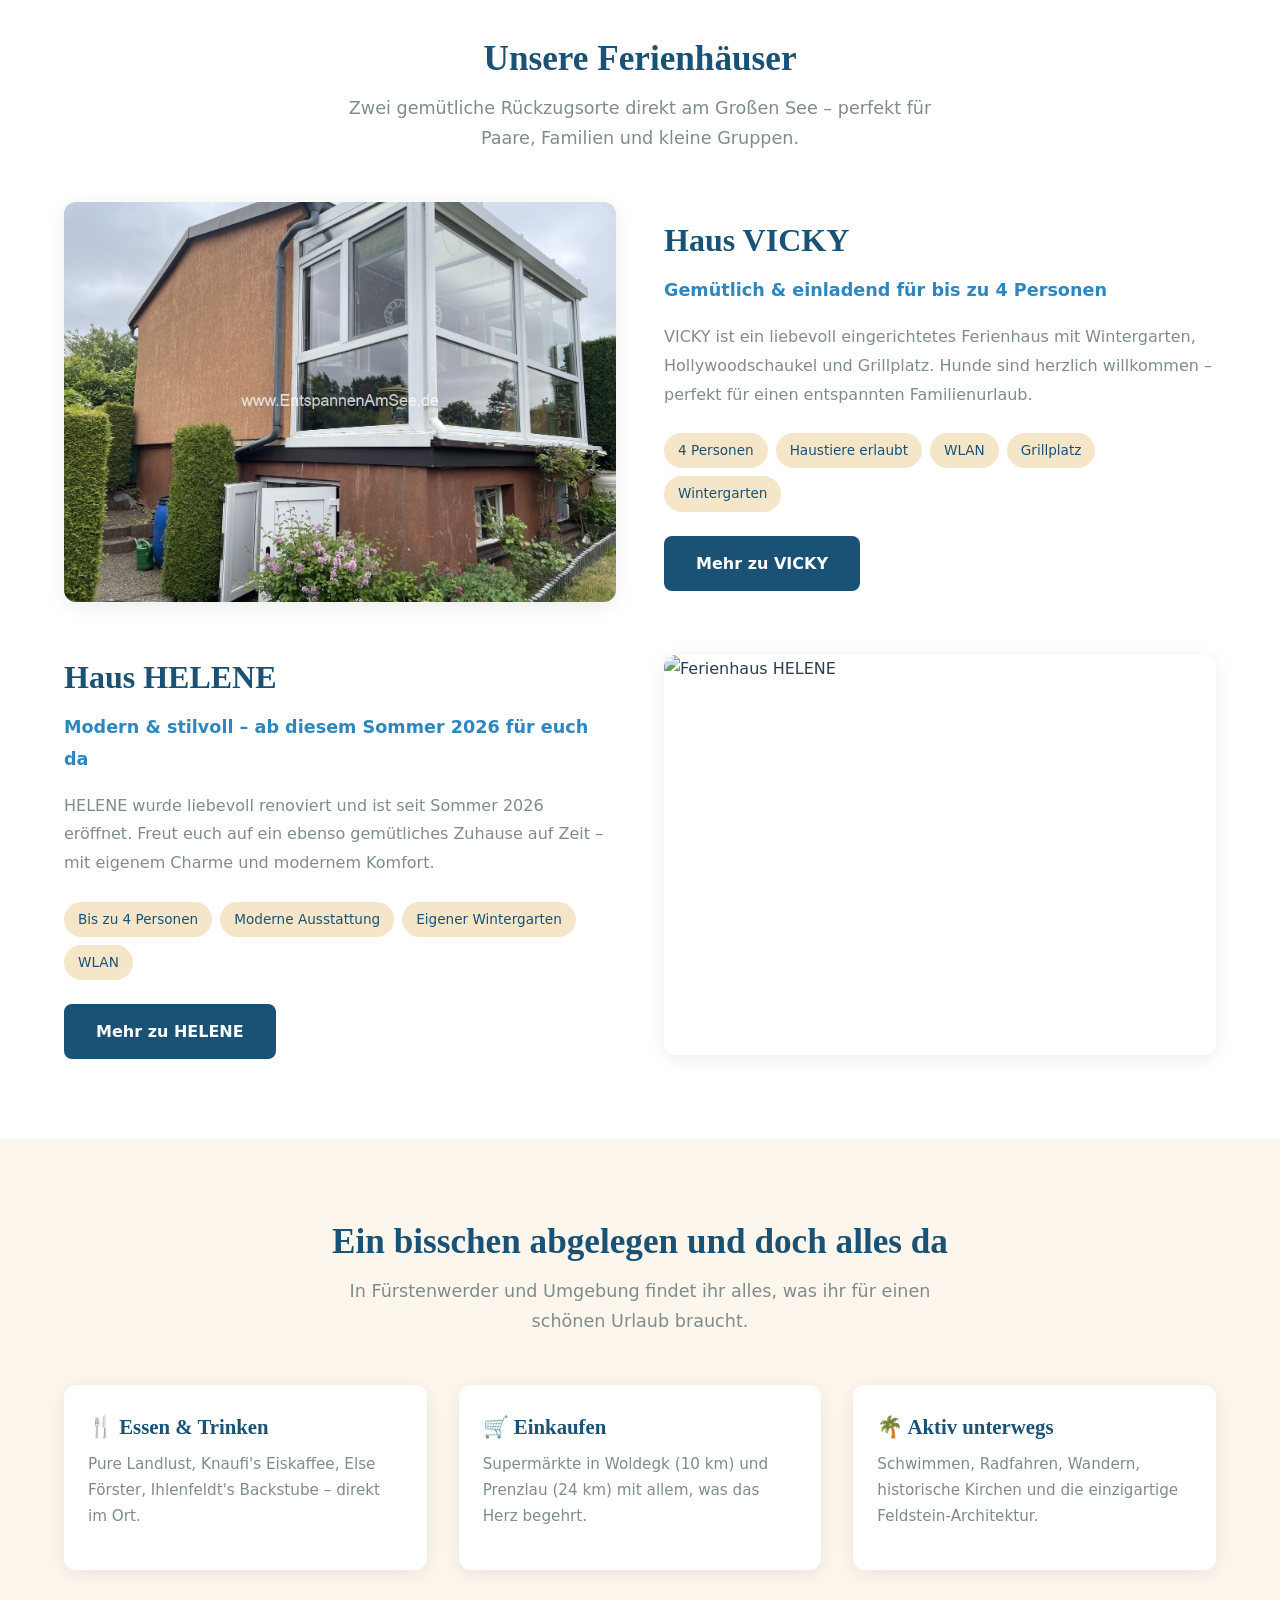
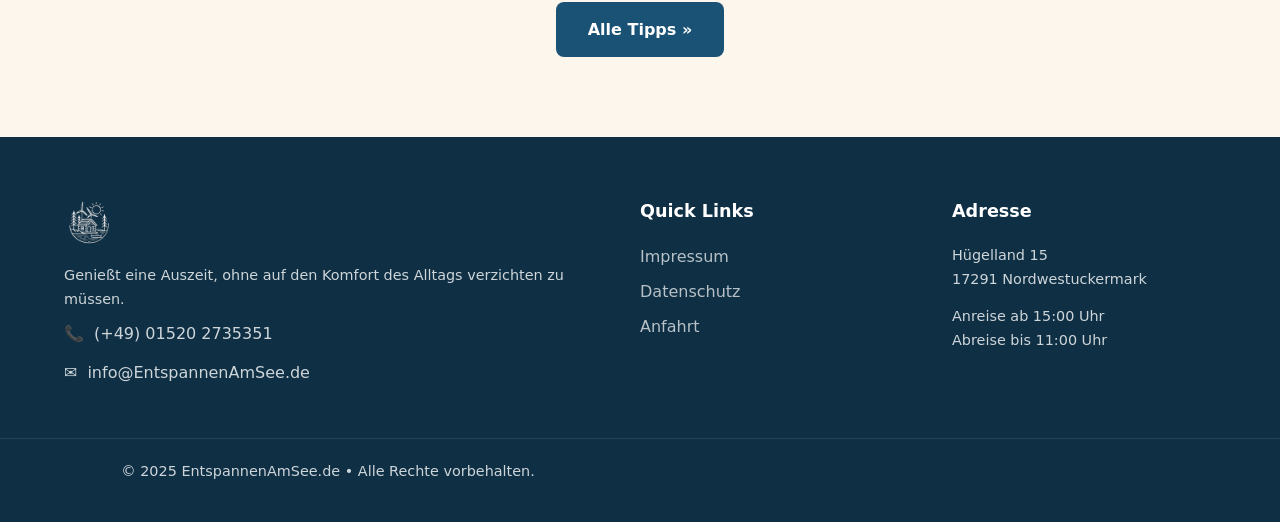
==== commit 17186941: "Typos und Fromulierungen Typos angepasst und die Fomulierungen aud Ihr-Form geändert" ====
--- a/index.html
+++ b/index.html
@@ -4,7 +4,7 @@
   <meta charset="UTF-8">
   <meta name="viewport" content="width=device-width, initial-scale=1.0">
   <title>Entspannen am See - Ferienhaus in der Uckermark</title>
-  <meta name="description" content="Entspannen Sie in der Uckermark am Gro&szlig;en See. Ferienh&auml;user im H&uuml;gelland in F&uuml;rstenwerder &ndash; nur 1,5h von Berlin.">
+  <meta name="description" content="Entspannt euch in der Uckermark am Gro&szlig;en See. Ferienh&auml;user im H&uuml;gelland in F&uuml;rstenwerder &ndash; nur 1,5 h von Berlin.">
   <link rel="stylesheet" href="css/style.css">
 </head>
 <body>
@@ -31,7 +31,7 @@
 <section class="hero" style="background-image: url('images/banner.jpg');">
   <div class="hero-content">
     <h1>Entspannen am Gro&szlig;en See</h1>
-    <p>Ferien im H&uuml;gelland in F&uuml;rstenwerder &ndash; in der malerischen Uckermark, nur 1,5 Stunden von Berlin entfernt. Genie&szlig;en Sie eine Auszeit inmitten unber&uuml;hrter Natur.</p>
+    <p>Ferien im H&uuml;gelland in F&uuml;rstenwerder &ndash; in der malerischen Uckermark, nur 1,5 Stunden von Berlin entfernt. Genie&szlig;t eine Auszeit inmitten unber&uuml;hrter Natur.</p>
     <div class="btn-group">
       <a href="vicky.html" class="btn btn-primary">Haus VICKY entdecken</a>
       <a href="helene.html" class="btn btn-outline">Haus HELENE ansehen</a>
@@ -42,7 +42,7 @@
 <section>
   <div class="container">
     <h2 class="section-title">Herzlich willkommen</h2>
-    <p class="section-subtitle">In unseren Ferienh&auml;usern finden Sie die perfekte Kombination aus Entspannung und Erlebnis.</p>
+    <p class="section-subtitle">In unseren Ferienh&auml;usern findet ihr die perfekte Kombination aus Entspannung und Erlebnis.</p>
     <div class="card-grid">
       <div class="card">
         <img src="images/badestelle.jpg" alt="Badestelle am Gro&szlig;en See" class="card-img" loading="lazy">
@@ -62,7 +62,7 @@
         <div class="card-img" style="background: var(--sand); display:flex; align-items:center; justify-content:center; font-size:4rem; color:var(--primary);">&#10024;</div>
         <div class="card-body">
           <h3>Natur &amp; Radtouren</h3>
-          <p>Ausgedehnte Touren durch Alleen, weite Landschaften und kleine D&ouml;rfer. Entdecken Sie Hofl&auml;den mit regionalen K&ouml;stlichkeiten.</p>
+          <p>Ausgedehnte Touren durch Alleen, weite Landschaften und kleine D&ouml;rfer. Entdeckt Hofl&auml;den mit regionalen K&ouml;stlichkeiten.</p>
         </div>
       </div>
     </div>
@@ -95,8 +95,8 @@
       <img src="images/helene-hero.jpg" alt="Ferienhaus HELENE" class="house-img" loading="lazy">
       <div class="house-info">
         <h2>Haus HELENE</h2>
-        <p class="house-sub">Modern &amp; stilvoll &ndash; ab diesem Sommer 2026 f&uuml;r Sie da</p>
-        <p>HELENE wurde liebevoll renoviert und ist seit Sommer 2026 er&ouml;ffnet. Freuen Sie sich auf ein ebenso gem&uuml;tliches Zuhause auf Zeit &ndash; mit eigenem Charme und modernem Komfort.</p>
+        <p class="house-sub">Modern &amp; stilvoll &ndash; ab diesem Sommer 2026 f&uuml;r euch da</p>
+        <p>HELENE wurde liebevoll renoviert und ist seit Sommer 2026 er&ouml;ffnet. Freut euch auf ein ebenso gem&uuml;tliches Zuhause auf Zeit &ndash; mit eigenem Charme und modernem Komfort.</p>
         <div class="house-badges">
           <span class="badge">Bis zu 4 Personen</span>
           <span class="badge">Moderne Ausstattung</span>
@@ -112,7 +112,7 @@
 <section class="section-sand">
   <div class="container">
     <h2 class="section-title">Ein bisschen abgelegen und doch alles da</h2>
-    <p class="section-subtitle">In F&uuml;rstenwerder und Umgebung finden Sie alles, was Sie f&uuml;r einen sch&ouml;nen Urlaub brauchen.</p>
+    <p class="section-subtitle">In F&uuml;rstenwerder und Umgebung findet ihr alles, was ihr f&uuml;r einen sch&ouml;nen Urlaub braucht.</p>
     <div class="card-grid">
       <div class="card">
         <div class="card-body">
@@ -145,7 +145,7 @@
       <div class="footer-logo">
         <img src="images/logo-dark.png" alt="Entspannen am See">
       </div>
-      <p>Genie&szlig;en Sie eine Auszeit, ohne auf den Komfort des Alltags verzichten zu m&uuml;ssen.</p>
+      <p>Genie&szlig;t eine Auszeit, ohne auf den Komfort des Alltags verzichten zu m&uuml;ssen.</p>
       <div class="contact-item"><span>&#128222;</span><span>(+49) 01520 2735351</span></div>
       <div class="contact-item"><span>&#9993;</span><span>info@EntspannenAmSee.de</span></div>
     </div>
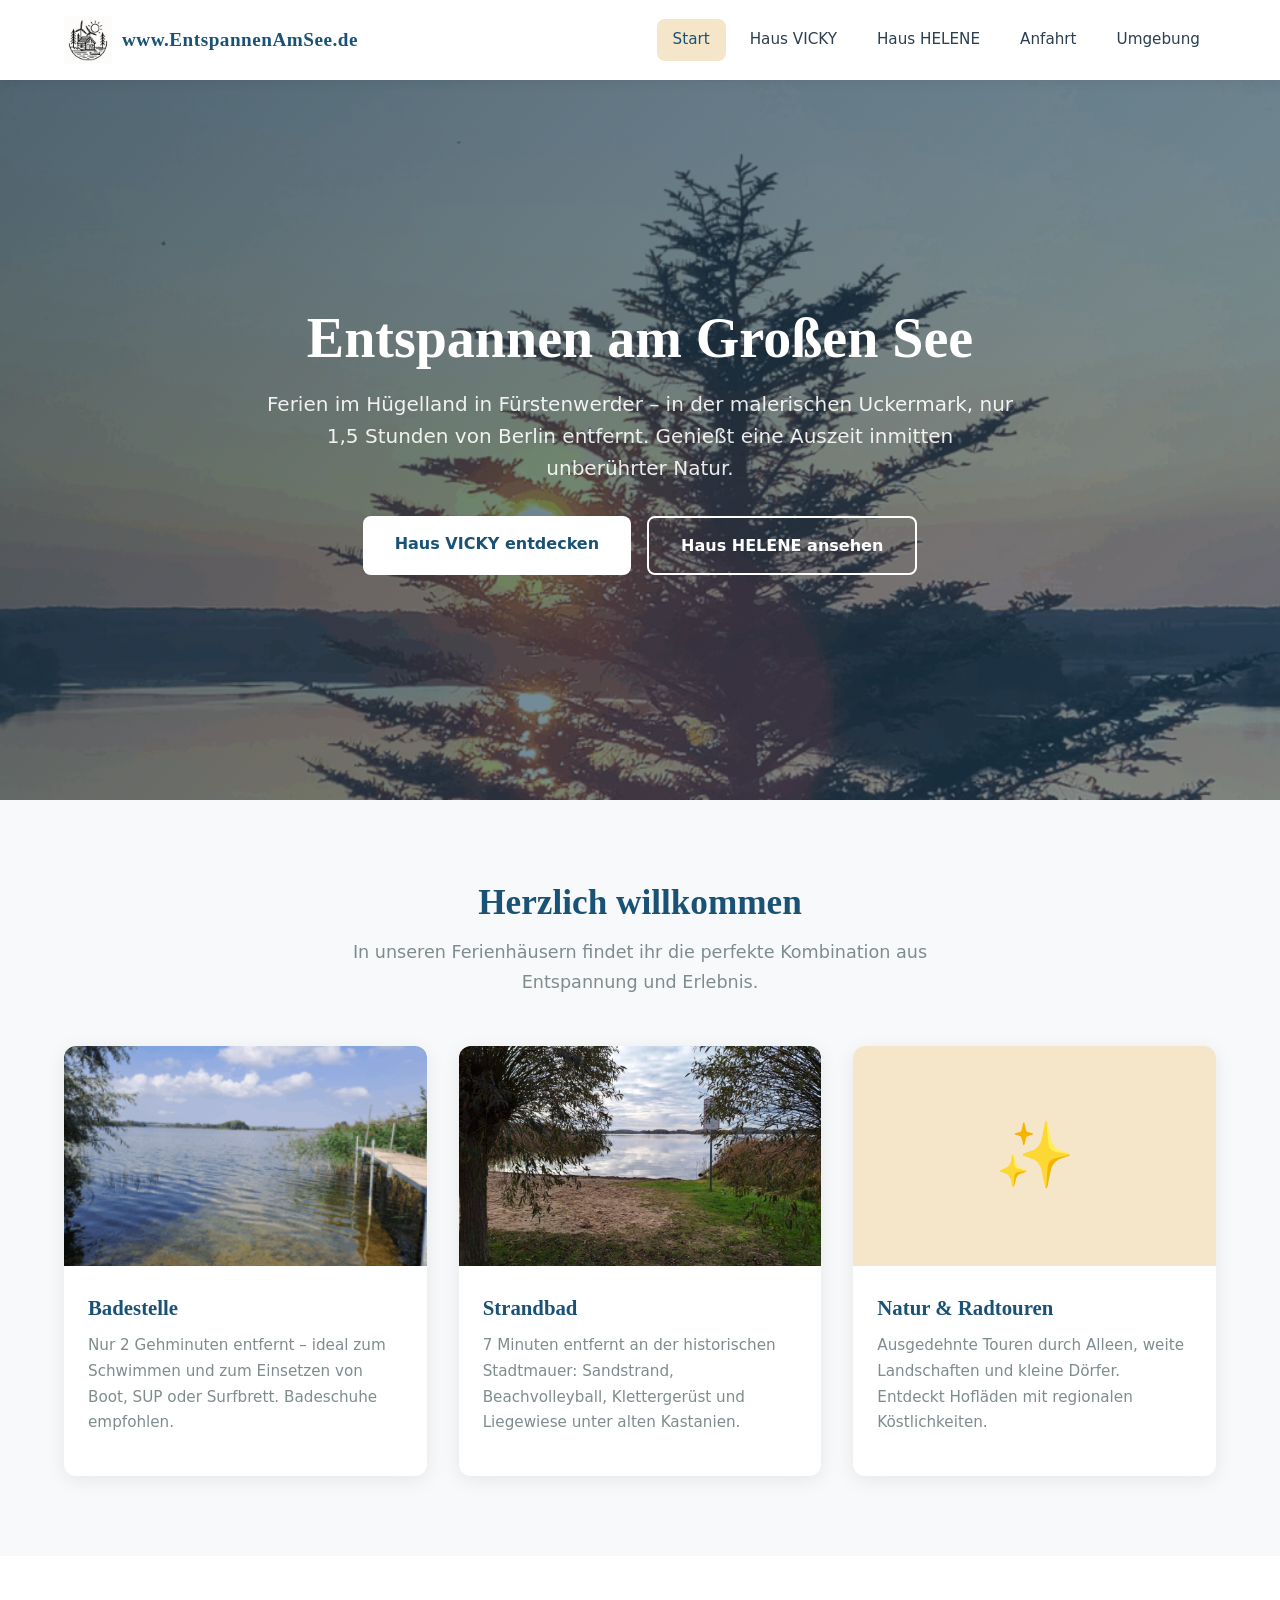
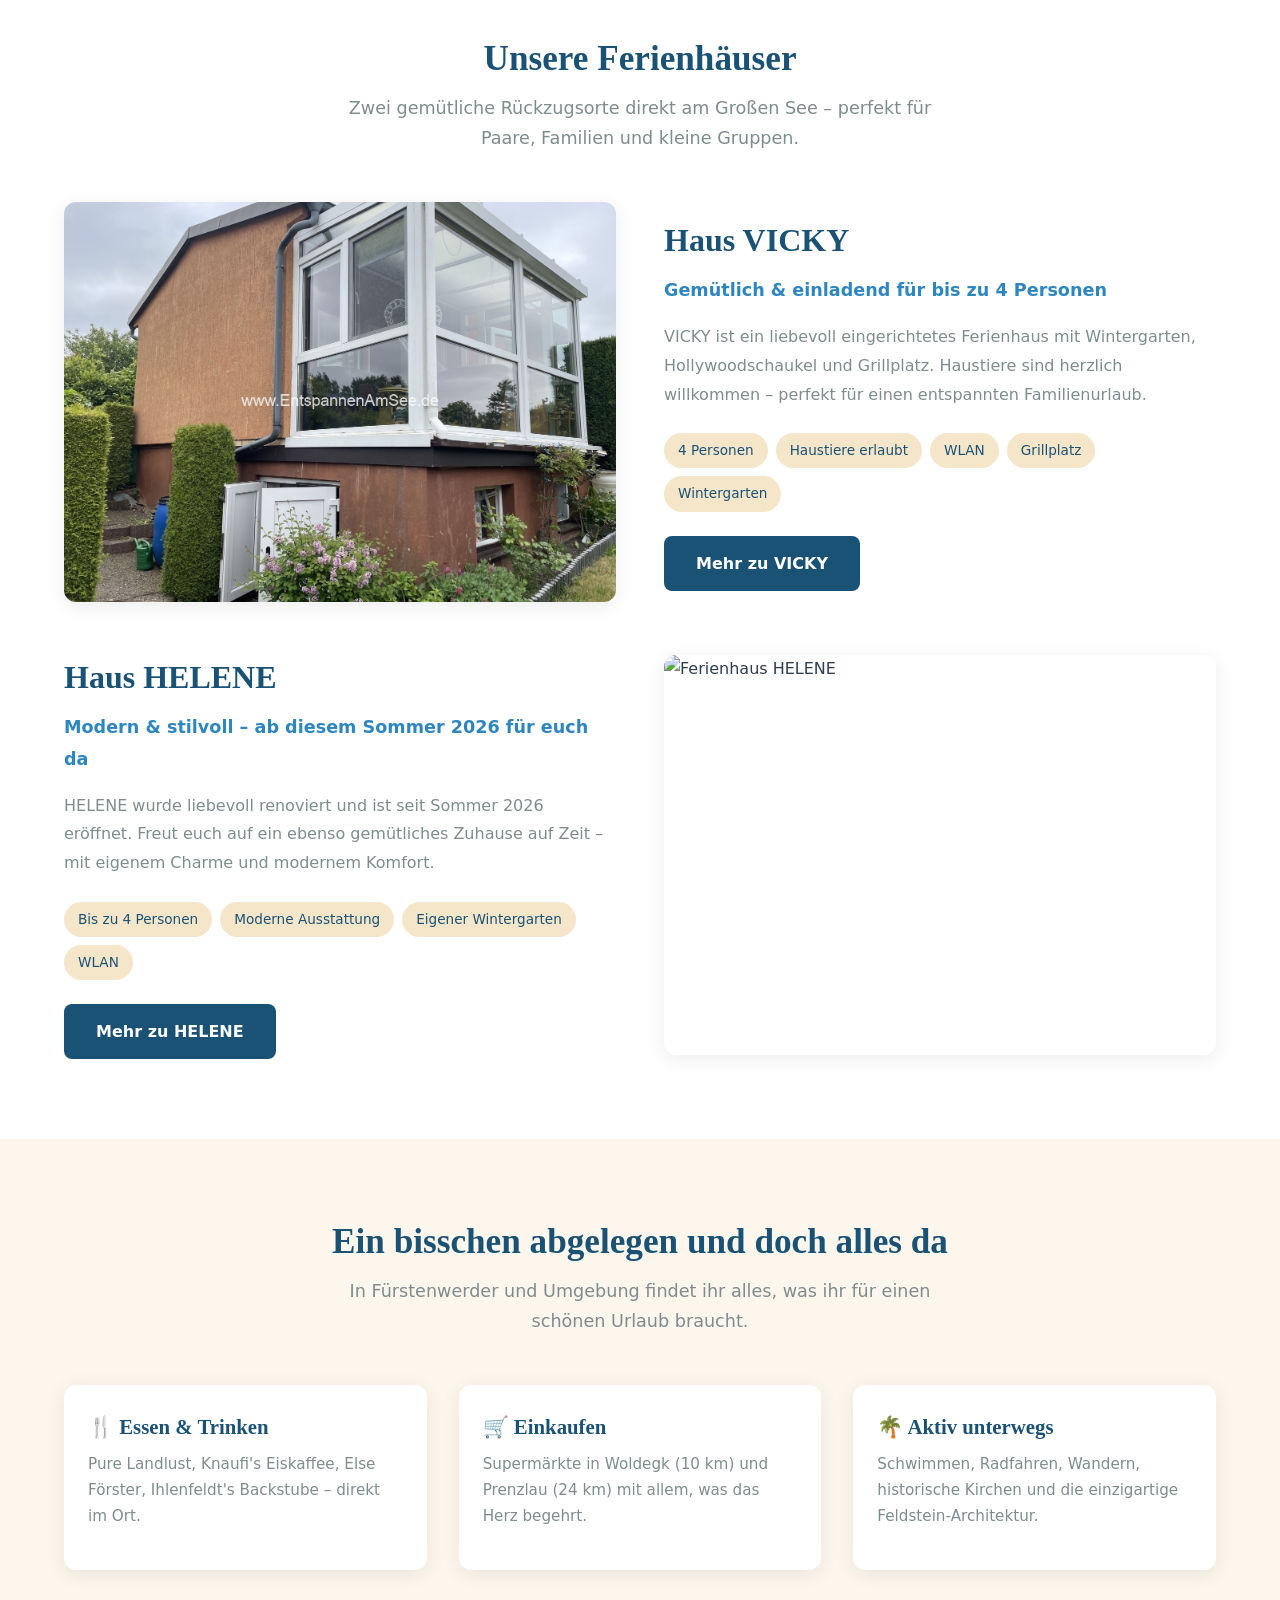
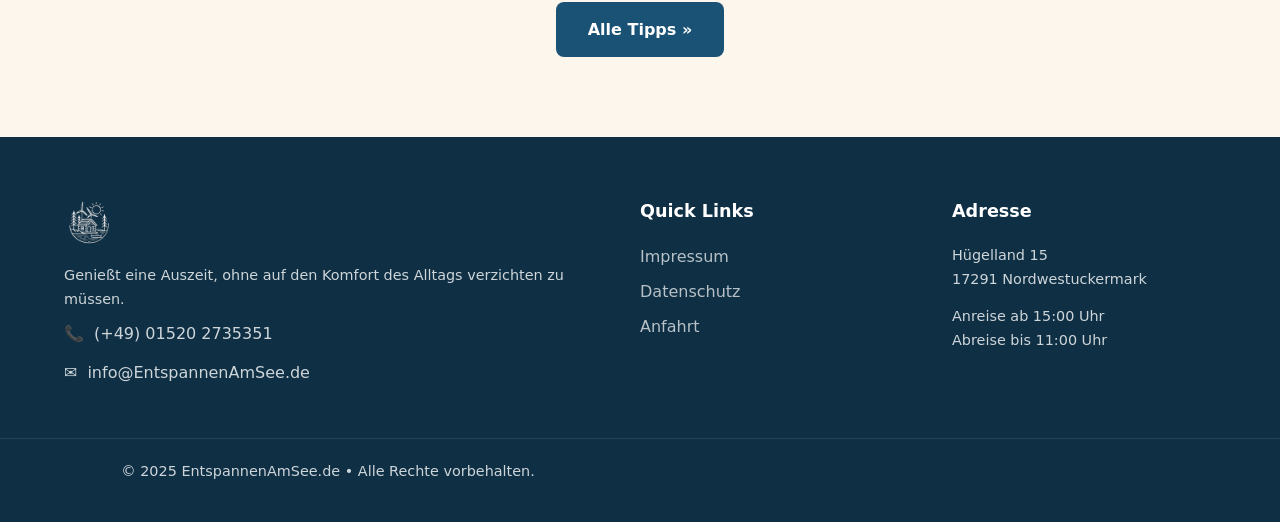
==== commit 901dd3e5: "Neue Bilder & Galerie Bild für Radtouren Galerie auf 9 Bilde begrenzt" ====
--- a/index.html
+++ b/index.html
@@ -79,7 +79,7 @@
       <div class="house-info">
         <h2>Haus VICKY</h2>
         <p class="house-sub">Gem&uuml;tlich &amp; einladend f&uuml;r bis zu 4 Personen</p>
-        <p>VICKY ist ein liebevoll eingerichtetes Ferienhaus mit Wintergarten, Hollywoodschaukel und Grillplatz. Hunde sind herzlich willkommen &ndash; perfekt f&uuml;r einen entspannten Familienurlaub.</p>
+        <p>VICKY ist ein liebevoll eingerichtetes Ferienhaus mit Wintergarten, Hollywoodschaukel und Grillplatz. Haustiere sind herzlich willkommen &ndash; perfekt f&uuml;r einen entspannten Familienurlaub.</p>
         <div class="house-badges">
           <span class="badge">4 Personen</span>
           <span class="badge">Haustiere erlaubt</span>
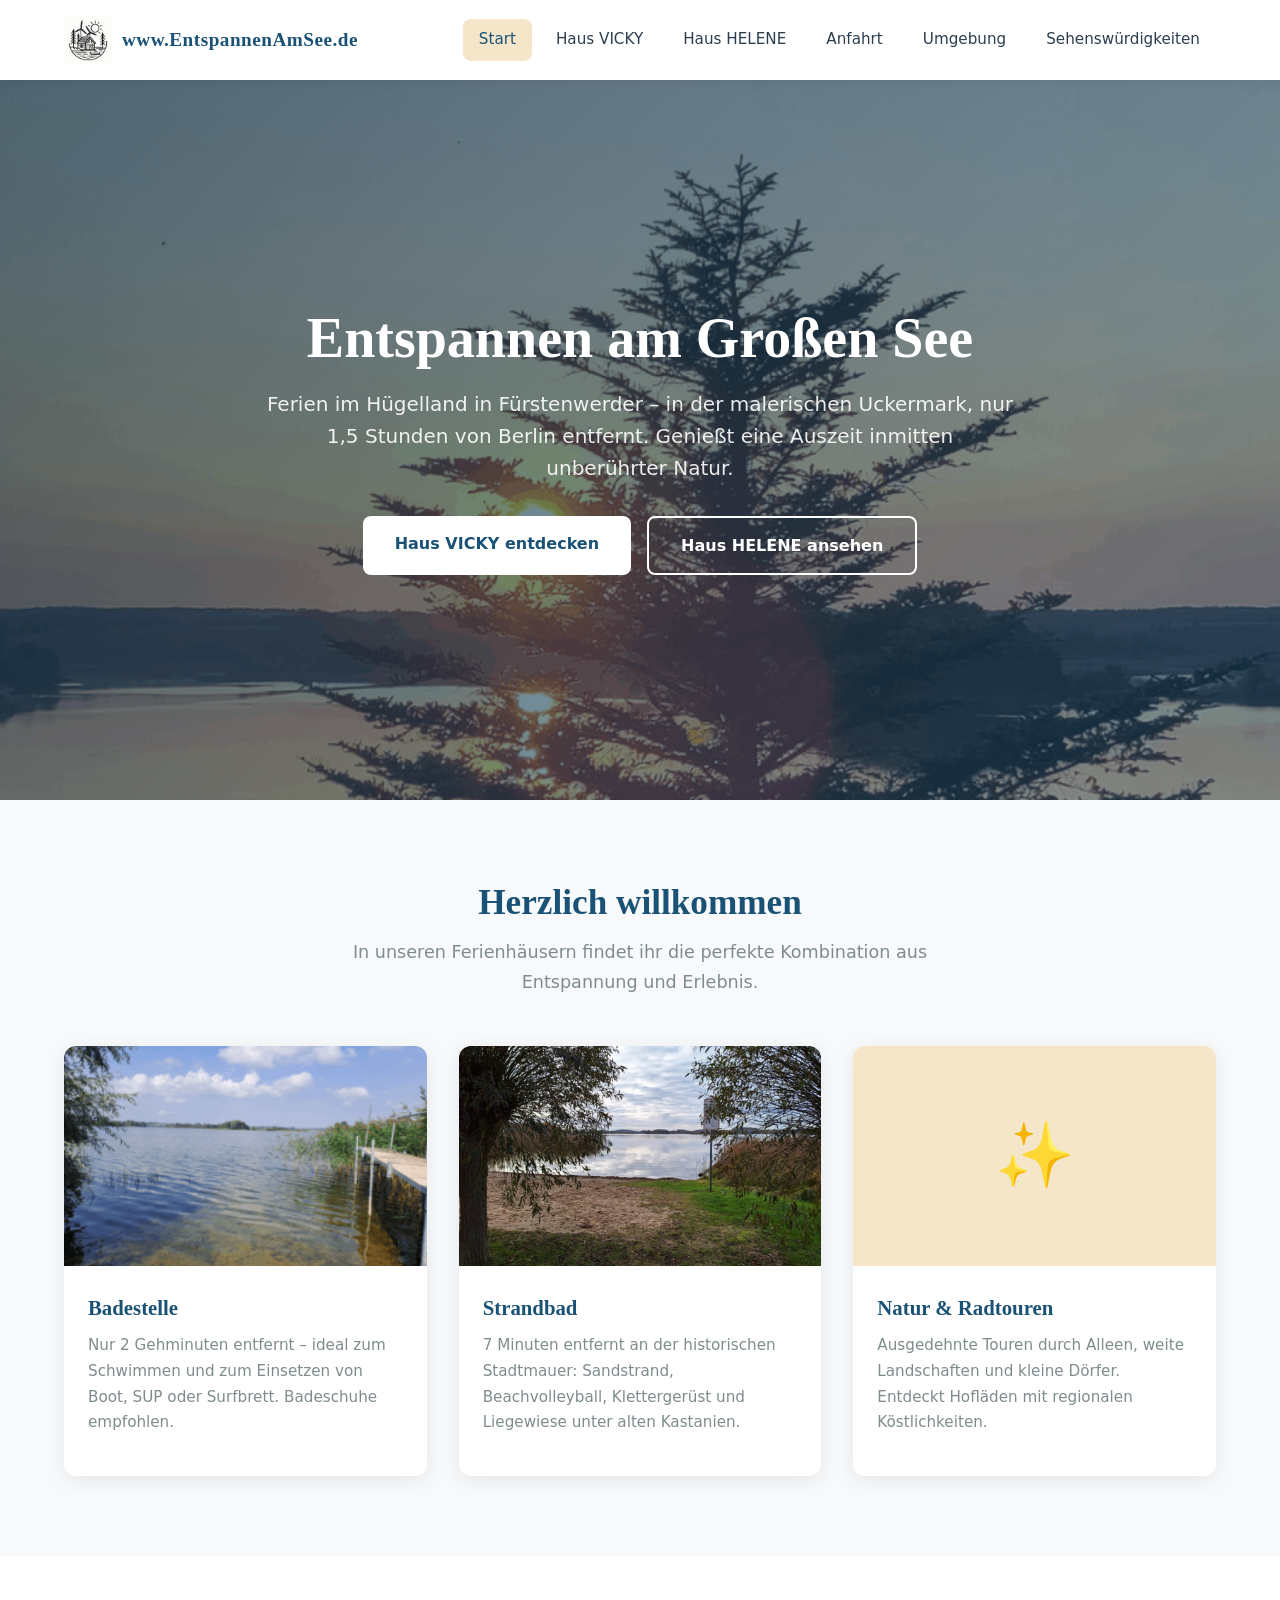
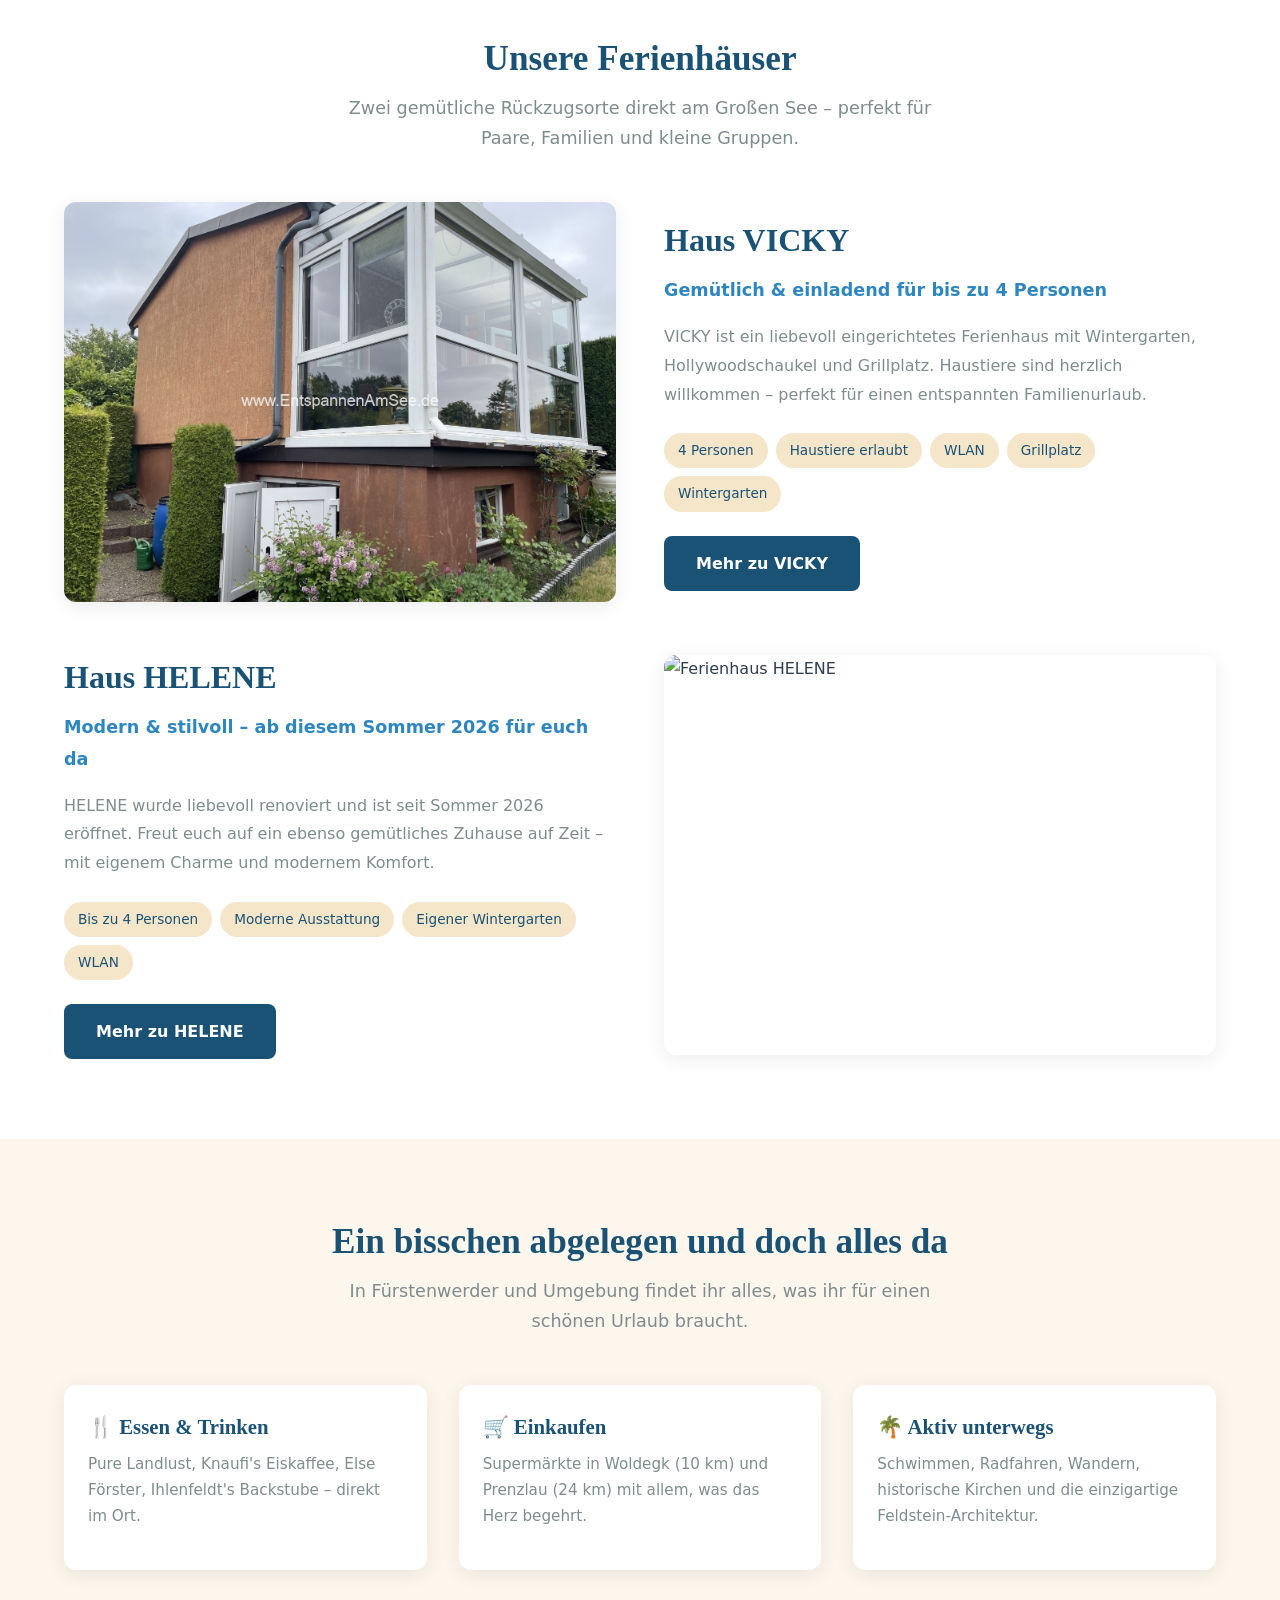
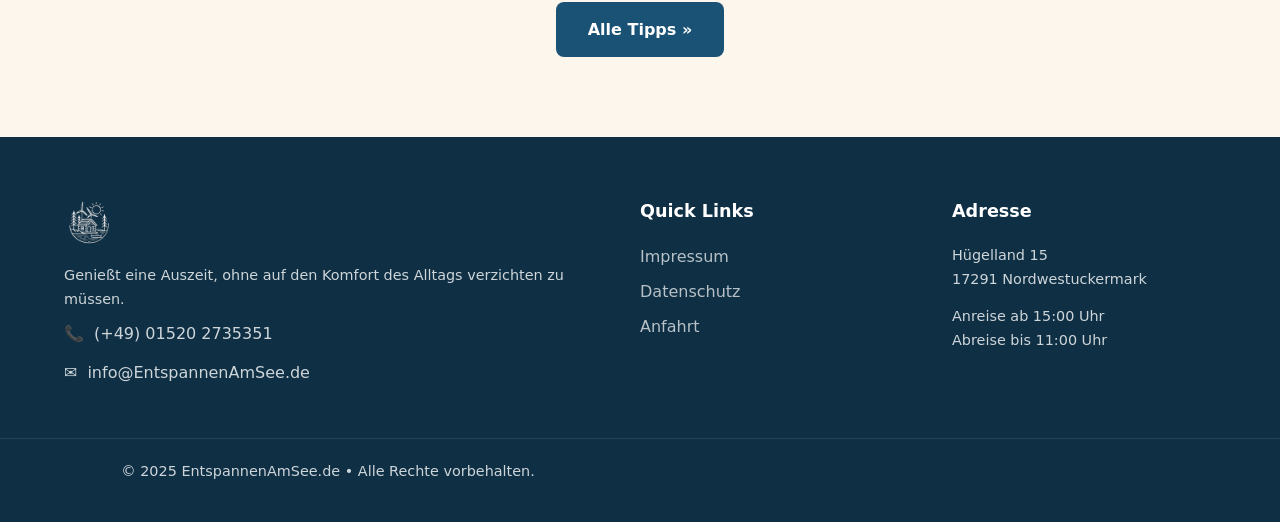
==== commit af705e15: "Sehenswürdigkeiten Seite mit Sehenswürdigkeiten hinzugefügt" ====
--- a/index.html
+++ b/index.html
@@ -24,6 +24,7 @@
       <a href="helene.html">Haus HELENE</a>
       <a href="anfahrt.html">Anfahrt</a>
       <a href="umgebung.html">Umgebung</a>
+      <a href="sehenswuerdigkeiten.html">Sehensw&uuml;rdigkeiten</a>
     </nav>
   </div>
 </header>
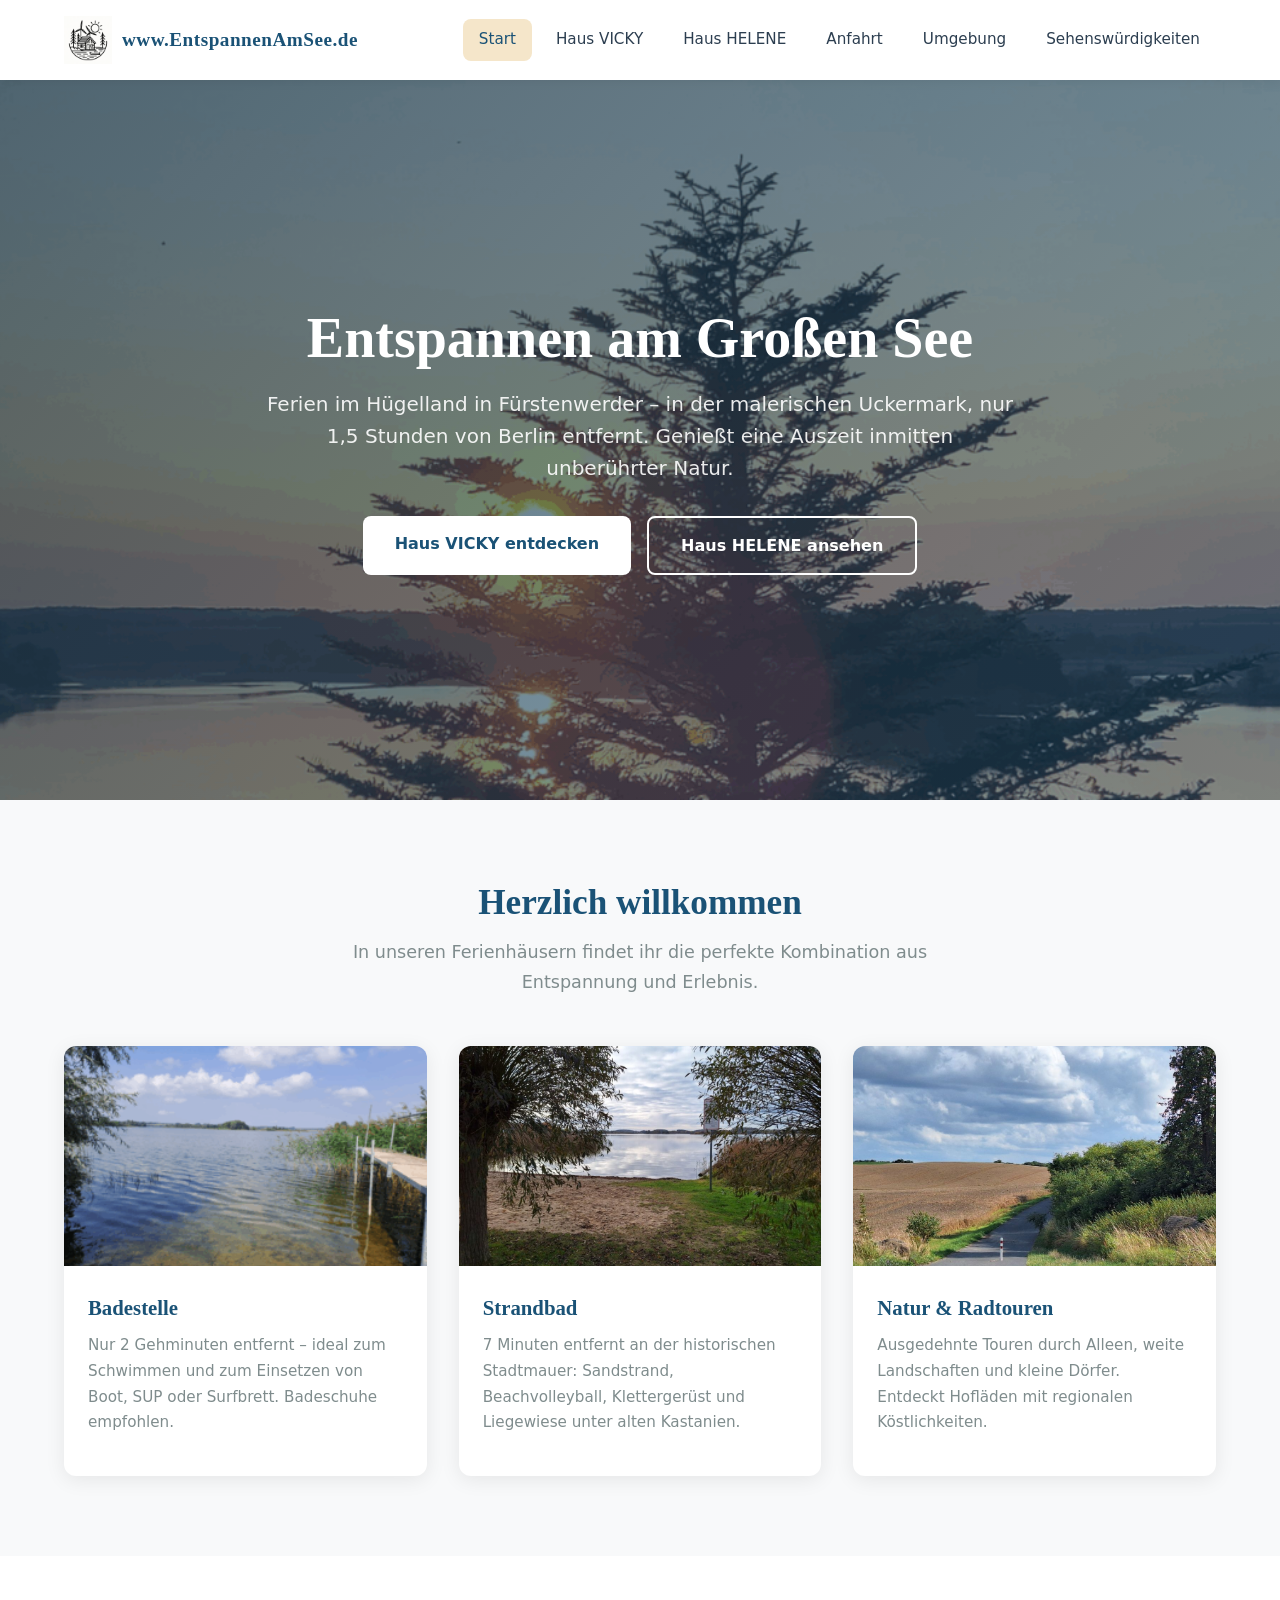
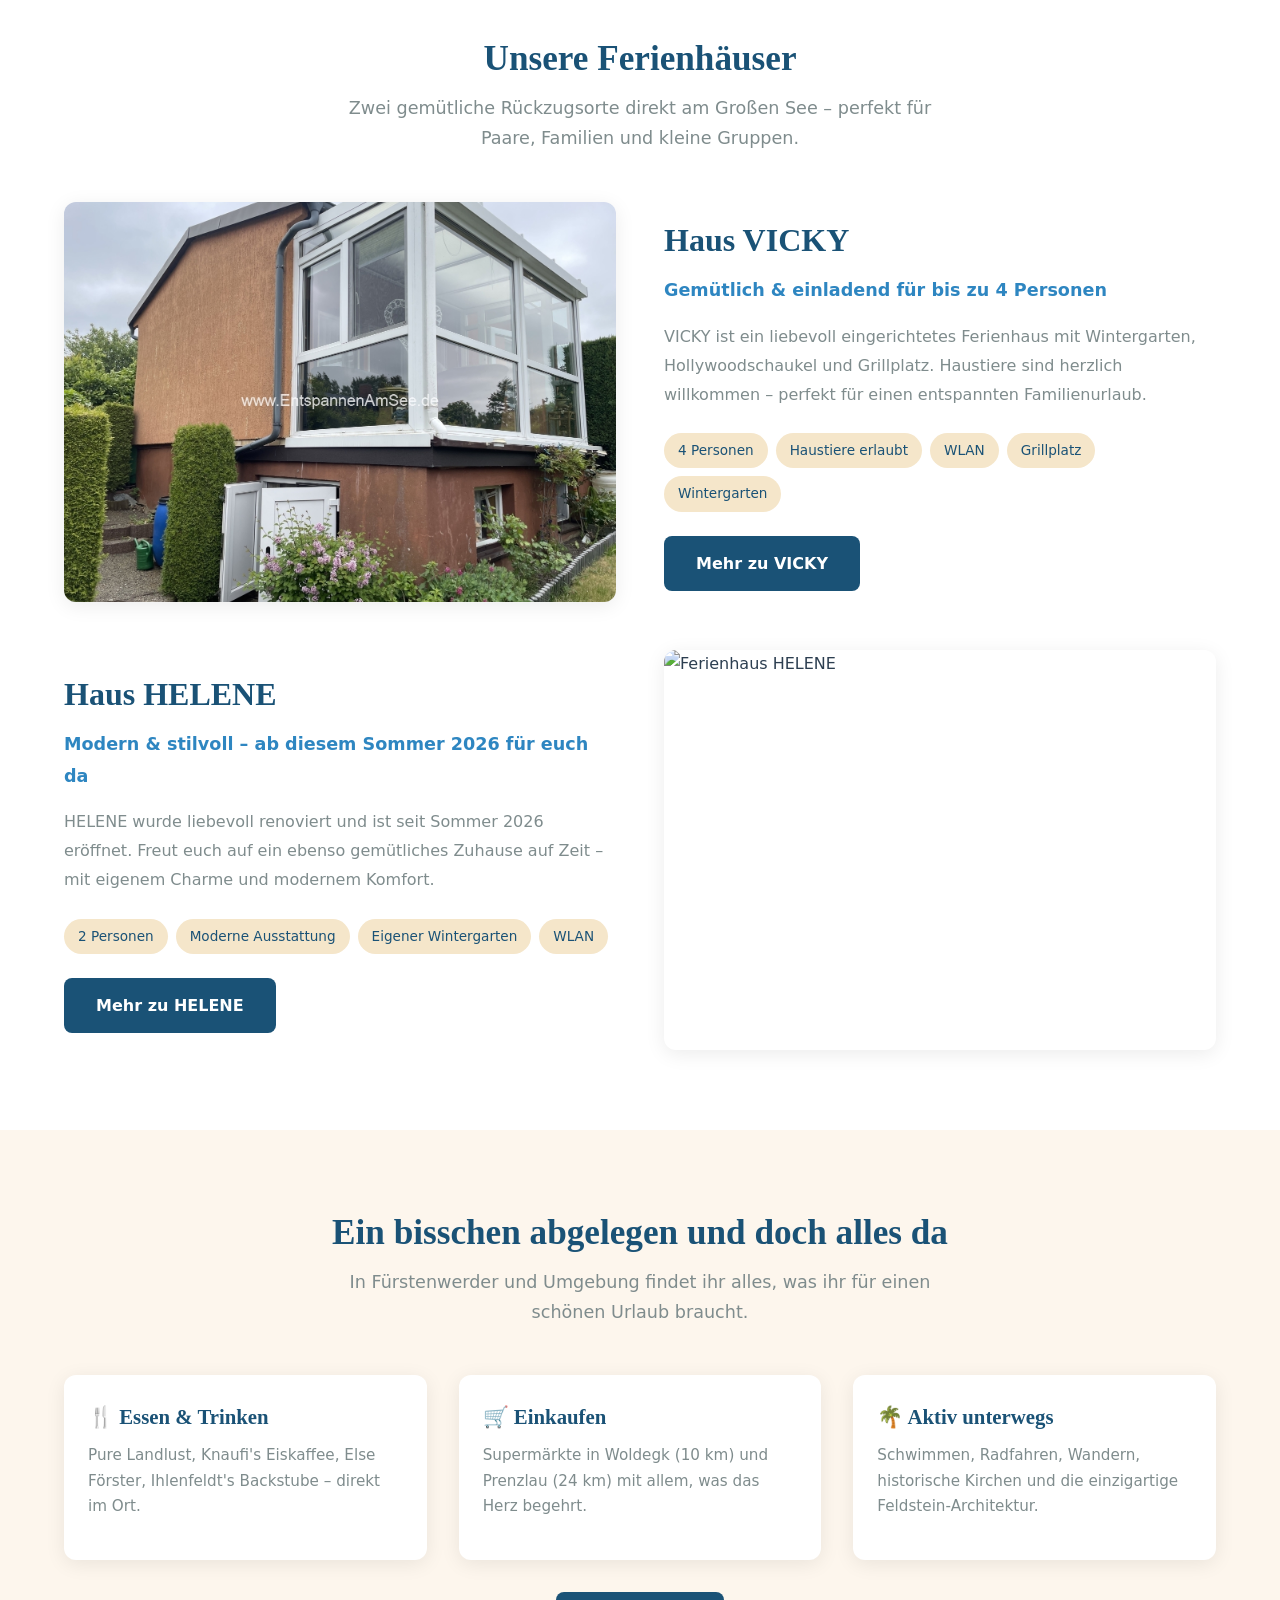
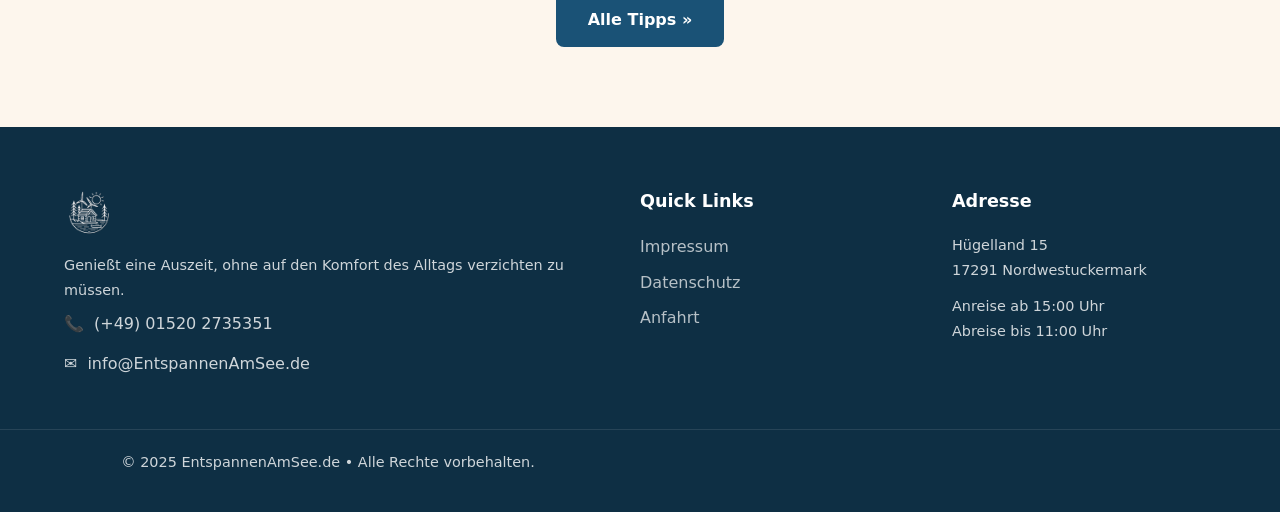
==== commit 8117a3ff: "Preise Entfernt Preise entfernt Typos und kleine Änderungen" ====
--- a/index.html
+++ b/index.html
@@ -60,7 +60,7 @@
         </div>
       </div>
       <div class="card">
-        <div class="card-img" style="background: var(--sand); display:flex; align-items:center; justify-content:center; font-size:4rem; color:var(--primary);">&#10024;</div>
+        <img src="images/radweg.jpg" alt="Natur und Radwege" class="card-img" loading="lazy">
         <div class="card-body">
           <h3>Natur &amp; Radtouren</h3>
           <p>Ausgedehnte Touren durch Alleen, weite Landschaften und kleine D&ouml;rfer. Entdeckt Hofl&auml;den mit regionalen K&ouml;stlichkeiten.</p>
@@ -99,7 +99,7 @@
         <p class="house-sub">Modern &amp; stilvoll &ndash; ab diesem Sommer 2026 f&uuml;r euch da</p>
         <p>HELENE wurde liebevoll renoviert und ist seit Sommer 2026 er&ouml;ffnet. Freut euch auf ein ebenso gem&uuml;tliches Zuhause auf Zeit &ndash; mit eigenem Charme und modernem Komfort.</p>
         <div class="house-badges">
-          <span class="badge">Bis zu 4 Personen</span>
+          <span class="badge">2 Personen</span>
           <span class="badge">Moderne Ausstattung</span>
           <span class="badge">Eigener Wintergarten</span>
 		  <span class="badge">WLAN</span>
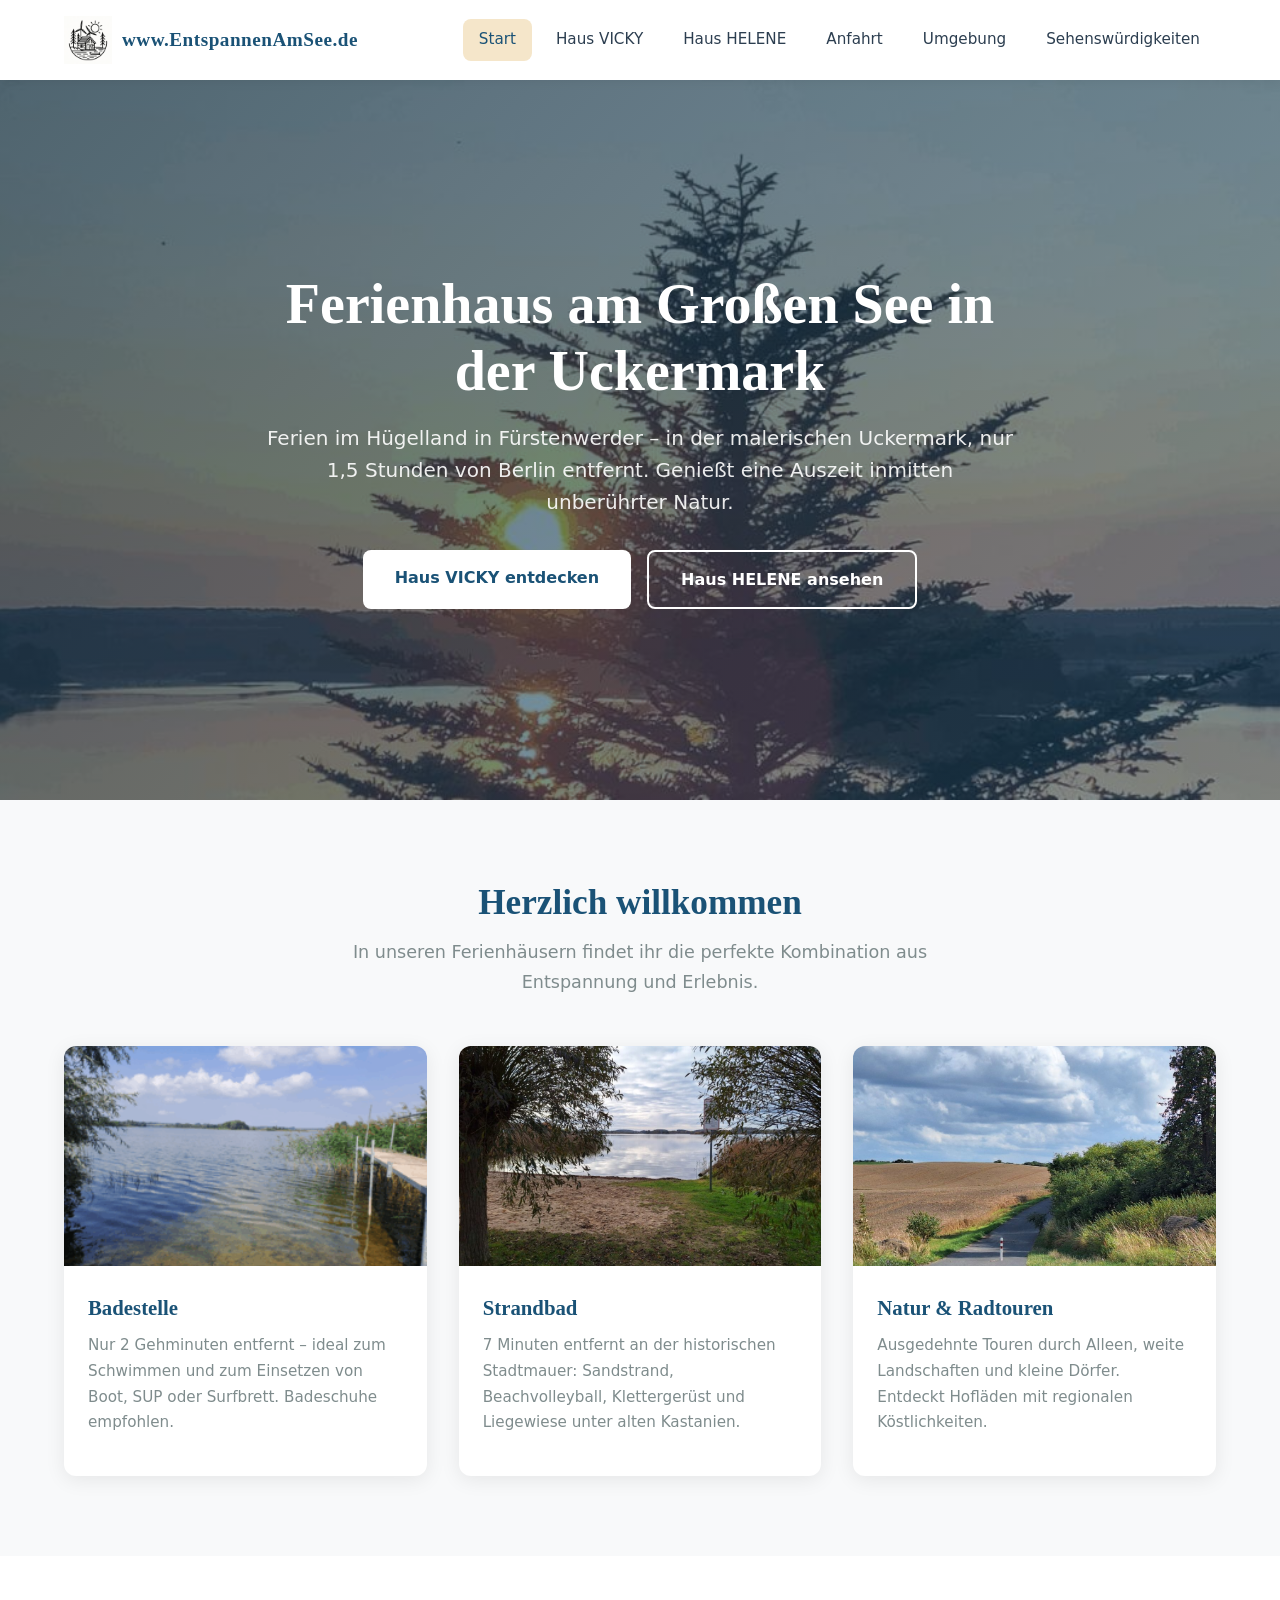
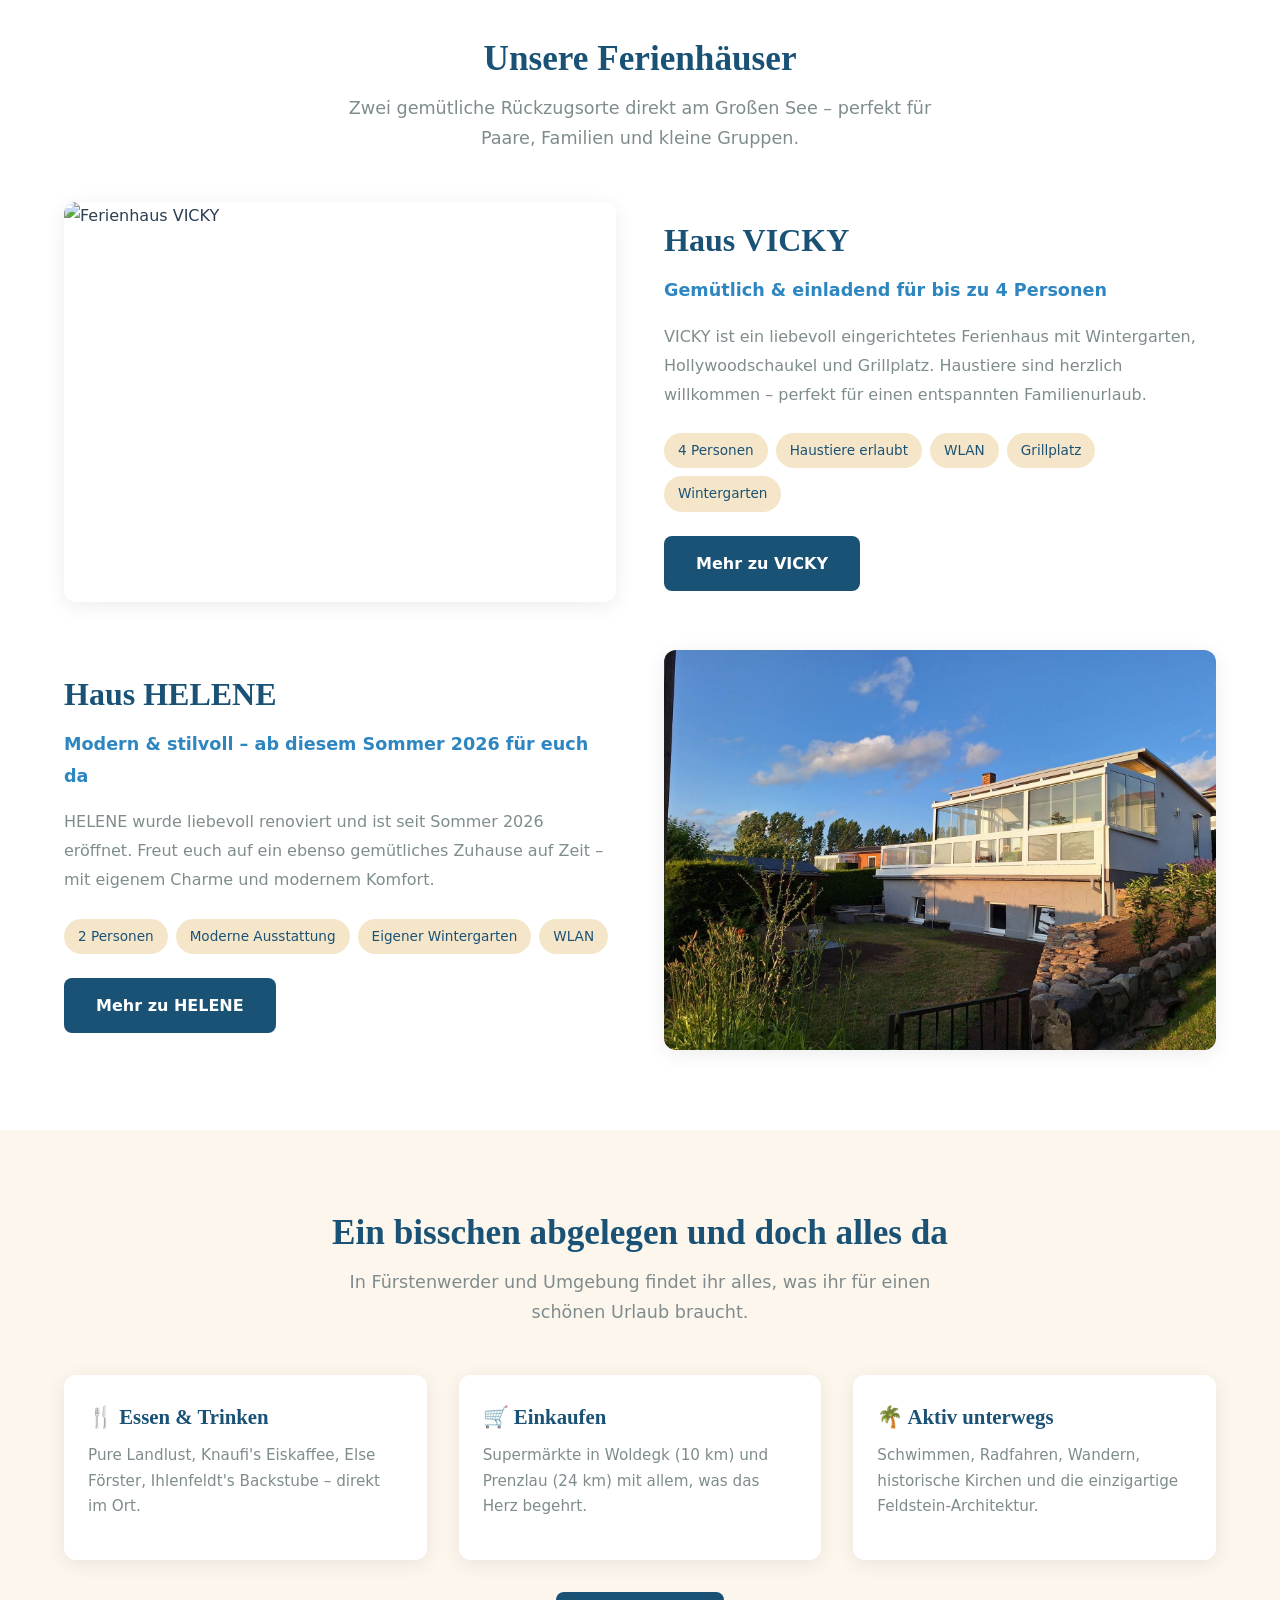
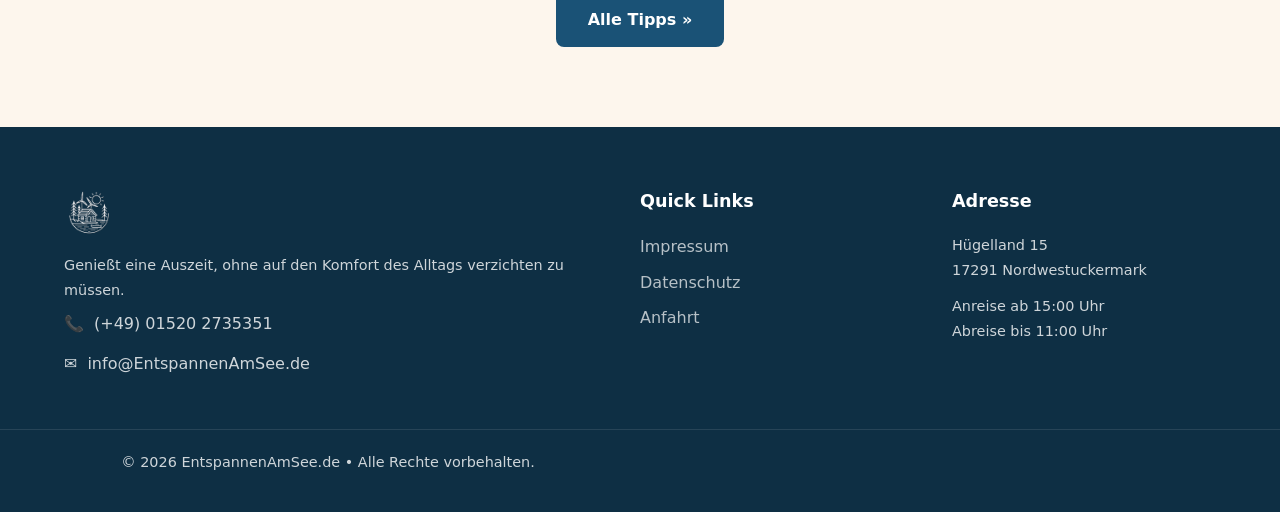
==== commit c2c08744: "SEO und Bilder - SEO - Bilder in der Gallery erneuert - Typos" ====
--- a/index.html
+++ b/index.html
@@ -3,16 +3,64 @@
 <head>
   <meta charset="UTF-8">
   <meta name="viewport" content="width=device-width, initial-scale=1.0">
-  <title>Entspannen am See - Ferienhaus in der Uckermark</title>
-  <meta name="description" content="Entspannt euch in der Uckermark am Gro&szlig;en See. Ferienh&auml;user im H&uuml;gelland in F&uuml;rstenwerder &ndash; nur 1,5 h von Berlin.">
+  <title>Ferienhaus am Gro&szlig;en See in der Uckermark | EntspannenAmSee.de</title>
+  <meta name="description" content="Ferienh&auml;user VICKY &amp; HELENE am Gro&szlig;en See in F&uuml;rstenwerder, Uckermark &ndash; nur 1,5 h von Berlin. Haustiere willkommen, WLAN, Garten &amp; Badestelle in 2 Gehminuten.">
+  <link rel="canonical" href="https://www.EntspannenAmSee.de/">
+  <meta property="og:type" content="website">
+  <meta property="og:site_name" content="EntspannenAmSee.de">
+  <meta property="og:url" content="https://www.EntspannenAmSee.de/">
+  <meta property="og:title" content="Ferienhaus am Gro&szlig;en See in der Uckermark | EntspannenAmSee.de">
+  <meta property="og:description" content="Ferienh&auml;user VICKY &amp; HELENE am Gro&szlig;en See in F&uuml;rstenwerder, Uckermark &ndash; Haustiere willkommen, WLAN, Garten &amp; Badestelle in 2 Gehminuten.">
+  <meta property="og:image" content="https://www.EntspannenAmSee.de/images/banner.jpg">
+  <meta property="og:locale" content="de_DE">
+  <meta name="twitter:card" content="summary_large_image">
+  <meta name="twitter:title" content="Ferienhaus am Gro&szlig;en See in der Uckermark">
+  <meta name="twitter:description" content="Ferienh&auml;user VICKY &amp; HELENE am Gro&szlig;en See in F&uuml;rstenwerder, Uckermark &ndash; Haustiere willkommen, WLAN, Garten &amp; Badestelle in 2 Gehminuten.">
+  <meta name="twitter:image" content="https://www.EntspannenAmSee.de/images/banner.jpg">
+  <meta name="theme-color" content="#2c6e63">
+  <link rel="icon" type="image/x-icon" href="favicon.ico">
   <link rel="stylesheet" href="css/style.css">
+  <script type="application/ld+json">
+  {
+    "@context": "https://schema.org",
+    "@type": "LodgingBusiness",
+    "name": "EntspannenAmSee.de",
+    "description": "Ferienhäuser VICKY & HELENE am Großen See in Fürstenwerder, Uckermark.",
+    "url": "https://www.EntspannenAmSee.de/",
+    "telephone": "+49 1520 2735351",
+    "email": "info@EntspannenAmSee.de",
+    "image": "https://www.EntspannenAmSee.de/images/banner.jpg",
+    "address": {
+      "@type": "PostalAddress",
+      "streetAddress": "Hügelland 15",
+      "postalCode": "17291",
+      "addressLocality": "Nordwestuckermark (Fürstenwerder)",
+      "addressCountry": "DE"
+    },
+    "geo": {
+      "@type": "GeoCoordinates",
+      "latitude": "53.3987",
+      "longitude": "13.5833"
+    },
+    "amenityFeature": [
+      { "@type": "LocationFeatureSpecification", "name": "WLAN", "value": true },
+      { "@type": "LocationFeatureSpecification", "name": "Garten", "value": true },
+      { "@type": "LocationFeatureSpecification", "name": "Haustiere erlaubt", "value": true },
+      { "@type": "LocationFeatureSpecification", "name": "Grillplatz", "value": true }
+    ],
+    "containsPlace": [
+      { "@type": "VacationRental", "name": "Haus VICKY", "url": "https://www.EntspannenAmSee.de/vicky.html" },
+      { "@type": "VacationRental", "name": "Haus HELENE", "url": "https://www.EntspannenAmSee.de/helene.html" }
+    ]
+  }
+  </script>
 </head>
 <body>
 
 <header id="header">
   <div class="header-inner">
     <a href="index.html" class="logo">
-      <img src="images/logo.png" alt="Entspannen am See">
+      <img src="images/logo.png" alt="EntspannenAmSee.de - Ferienh&auml;user am Gro&szlig;en See in der Uckermark">
       <span class="logo-text">www.EntspannenAmSee.de</span>
     </a>
     <button class="menu-toggle" id="menu-toggle" aria-label="Men&uuml; &ouml;ffnen">
@@ -31,7 +79,7 @@
 
 <section class="hero" style="background-image: url('images/banner.jpg');">
   <div class="hero-content">
-    <h1>Entspannen am Gro&szlig;en See</h1>
+    <h1>Ferienhaus am Gro&szlig;en See in der Uckermark</h1>
     <p>Ferien im H&uuml;gelland in F&uuml;rstenwerder &ndash; in der malerischen Uckermark, nur 1,5 Stunden von Berlin entfernt. Genie&szlig;t eine Auszeit inmitten unber&uuml;hrter Natur.</p>
     <div class="btn-group">
       <a href="vicky.html" class="btn btn-primary">Haus VICKY entdecken</a>
@@ -164,7 +212,7 @@
   </div>
   <div class="footer-bottom">
     <div class="container">
-      <p>&copy; 2025 EntspannenAmSee.de &bull; Alle Rechte vorbehalten.</p>
+      <p>&copy; 2026 EntspannenAmSee.de &bull; Alle Rechte vorbehalten.</p>
     </div>
   </div>
 </footer>
